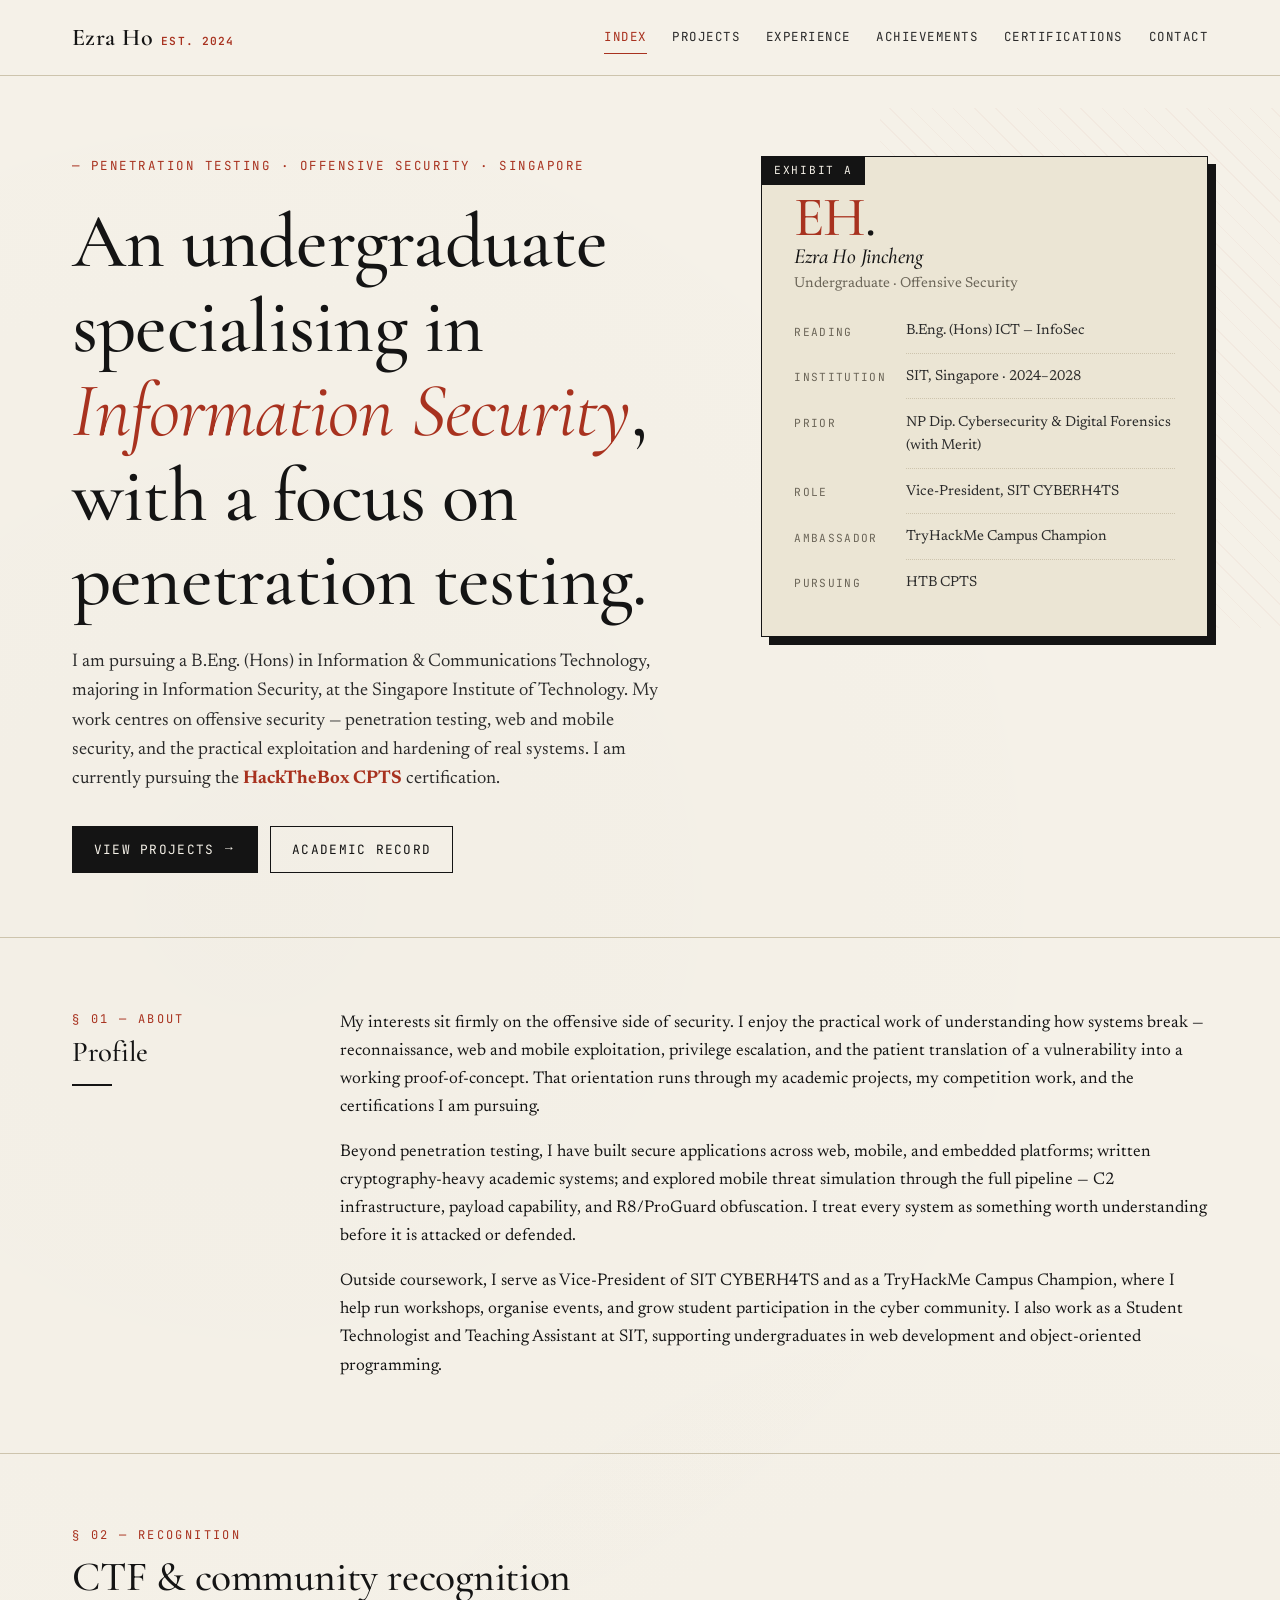
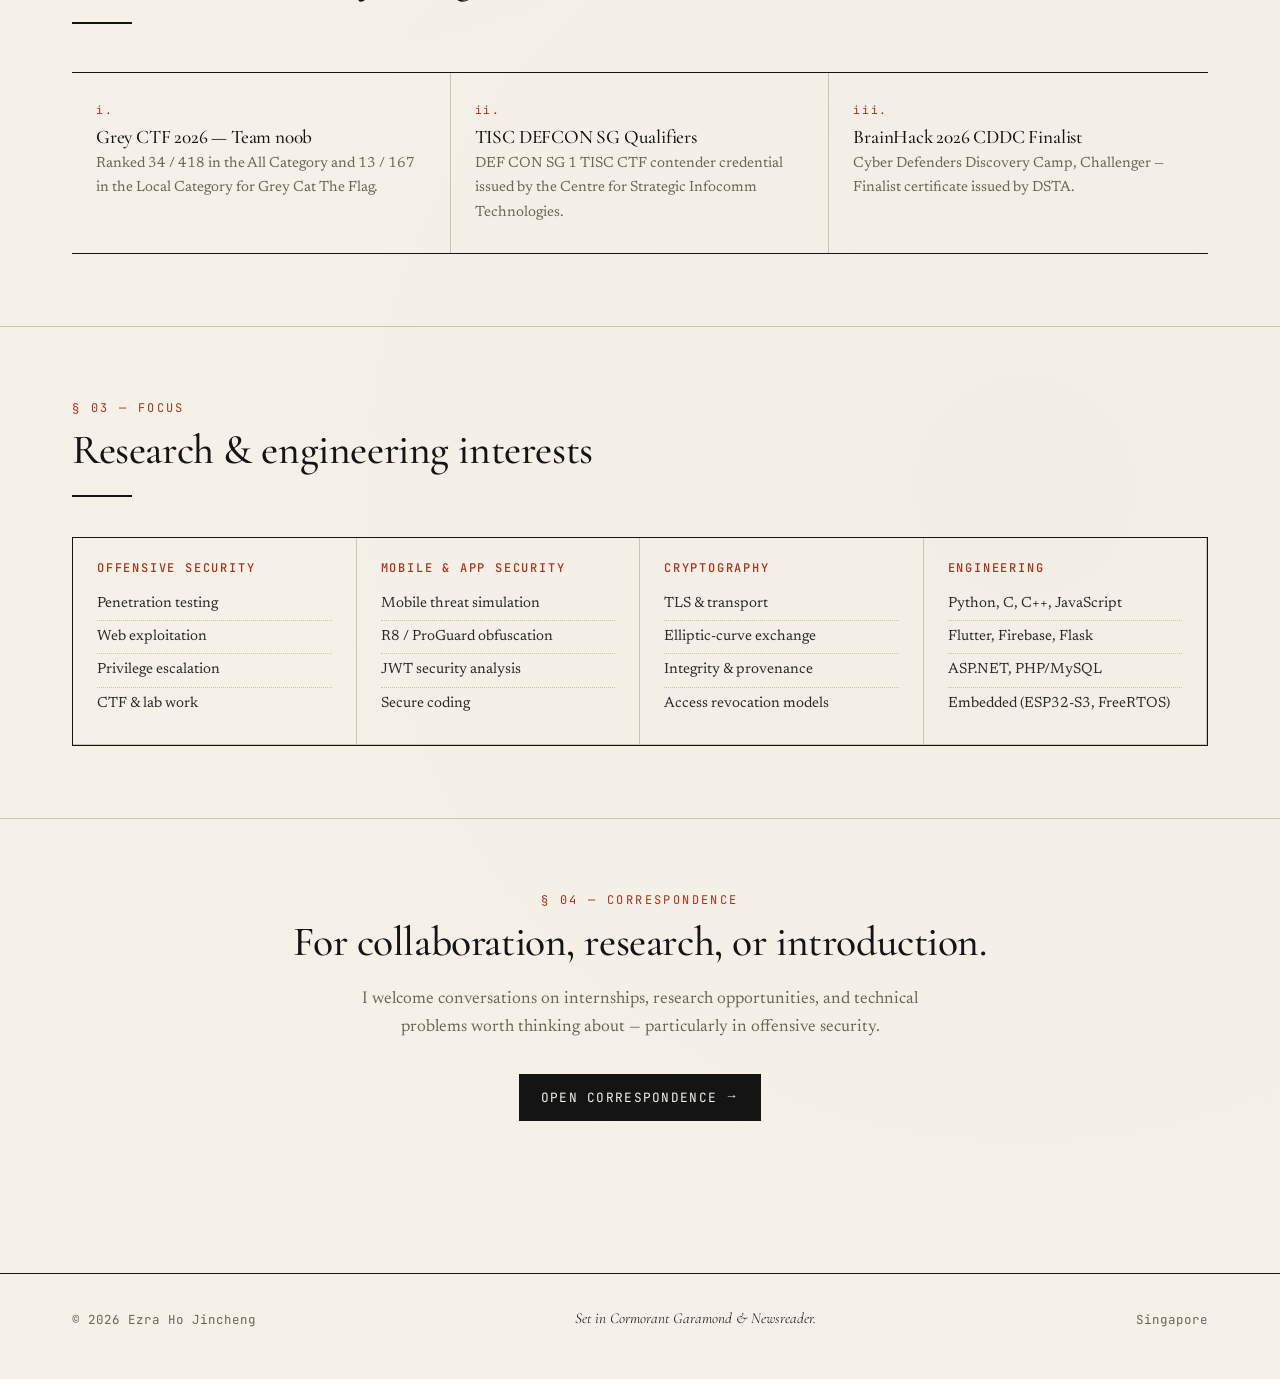
==== index.html @ c0f85d02 "Add files via upload" ====
<!DOCTYPE html>
<html lang="en">
<head>
  <meta charset="UTF-8" />
  <meta name="viewport" content="width=device-width, initial-scale=1.0" />
  <title>Ezra Ho Jincheng — Information Security</title>
  <meta name="description" content="Ezra Ho Jincheng — Information Security undergraduate at the Singapore Institute of Technology, with a focus on penetration testing and offensive security. Currently pursuing HackTheBox CPTS." />

  <link rel="preconnect" href="https://fonts.googleapis.com">
  <link rel="preconnect" href="https://fonts.gstatic.com" crossorigin>
  <link href="https://fonts.googleapis.com/css2?family=Cormorant+Garamond:ital,wght@0,400;0,500;0,600;1,400;1,500&family=Newsreader:ital,wght@0,400;0,500;1,400&family=JetBrains+Mono:wght@400;500&display=swap" rel="stylesheet">
  <link rel="stylesheet" href="styles.css" />
</head>
<body>

  <header class="site-header">
    <div class="nav-wrap">
      <a class="brand" href="index.html">
        Ezra Ho <span class="brand-mark">EST. 2024</span>
      </a>
      <button class="nav-toggle" aria-label="Toggle navigation">MENU</button>
      <nav class="site-nav" id="siteNav">
        <a href="index.html" class="active">Index</a>
        <a href="projects.html">Projects</a>
        <a href="experience.html">Experience</a>
        <a href="achievements.html">Achievements</a>
        <a href="certifications.html">Certifications</a>
        <a href="contact.html">Contact</a>
      </nav>
    </div>
  </header>

  <main>

    <section class="hero">
      <div class="container hero-grid">
        <div>
          <p class="eyebrow rise rise-1">Penetration Testing · Offensive Security · Singapore</p>
          <h1>An undergraduate specialising in <em>Information Security</em>, with a focus on penetration testing.</h1>
          <p class="hero-copy rise rise-3">
            I am pursuing a B.Eng. (Hons) in Information &amp; Communications Technology, majoring in Information Security, at the Singapore Institute of Technology. My work centres on offensive security — penetration testing, web and mobile security, and the practical exploitation and hardening of real systems. I am currently pursuing the <strong style="color:var(--accent);">HackTheBox CPTS</strong> certification.
          </p>
          <div class="hero-actions rise rise-4">
            <a class="btn btn-primary btn-arrow" href="projects.html">View projects</a>
            <a class="btn btn-secondary" href="achievements.html">Academic record</a>
          </div>
        </div>

        <aside class="specimen rise rise-5">
          <div class="initials">EH<span style="color:var(--ink);">.</span></div>
          <h3>Ezra Ho Jincheng</h3>
          <p style="font-size:0.9rem;color:var(--muted);margin-bottom:0;">Undergraduate · Offensive Security</p>
          <dl>
            <dt>Reading</dt><dd>B.Eng. (Hons) ICT — InfoSec</dd>
            <dt>Institution</dt><dd>SIT, Singapore · 2024–2028</dd>
            <dt>Prior</dt><dd>NP Dip. Cybersecurity &amp; Digital Forensics (with Merit)</dd>
            <dt>Role</dt><dd>Vice-President, SIT CYBERH4TS</dd>
            <dt>Ambassador</dt><dd>TryHackMe Campus Champion</dd>
            <dt>Pursuing</dt><dd>HTB CPTS</dd>
          </dl>
        </aside>
      </div>
    </section>

    <section class="section">
      <div class="container two-col">
        <div class="col-label">
          <p class="section-label">§ 01 — About</p>
          <h2>Profile</h2>
          <div class="rule"></div>
        </div>
        <div>
          <p>
            My interests sit firmly on the offensive side of security. I enjoy the practical work of understanding how systems break — reconnaissance, web and mobile exploitation, privilege escalation, and the patient translation of a vulnerability into a working proof-of-concept. That orientation runs through my academic projects, my competition work, and the certifications I am pursuing.
          </p>
          <p>
            Beyond penetration testing, I have built secure applications across web, mobile, and embedded platforms; written cryptography-heavy academic systems; and explored mobile threat simulation through the full pipeline — C2 infrastructure, payload capability, and R8/ProGuard obfuscation. I treat every system as something worth understanding before it is attacked or defended.
          </p>
          <p>
            Outside coursework, I serve as Vice-President of SIT CYBERH4TS and as a TryHackMe Campus Champion, where I help run workshops, organise events, and grow student participation in the cyber community. I also work as a Student Technologist and Teaching Assistant at SIT, supporting undergraduates in web development and object-oriented programming.
          </p>
        </div>
      </div>
    </section>

    <section class="section">
      <div class="container">
        <div class="section-heading">
          <p class="section-label">§ 02 — Recognition</p>
          <h2>CTF &amp; community recognition</h2>
          <div class="rule"></div>
        </div>

        <div class="highlights">
          <div class="highlight-item">
            <span class="num">i.</span>
            <h3>Grey CTF 2026 — Team n00b</h3>
            <p>Ranked 34 / 418 in the All Category and 13 / 167 in the Local Category for Grey Cat The Flag.</p>
          </div>
          <div class="highlight-item">
            <span class="num">ii.</span>
            <h3>TISC DEFCON SG Qualifiers</h3>
            <p>DEF CON SG 1 TISC CTF contender credential issued by the Centre for Strategic Infocomm Technologies.</p>
          </div>
          <div class="highlight-item">
            <span class="num">iii.</span>
            <h3>BrainHack 2026 CDDC Finalist</h3>
            <p>Cyber Defenders Discovery Camp, Challenger — Finalist certificate issued by DSTA.</p>
          </div>
        </div>
      </div>
    </section>

    <section class="section">
      <div class="container">
        <div class="section-heading">
          <p class="section-label">§ 03 — Focus</p>
          <h2>Research &amp; engineering interests</h2>
          <div class="rule"></div>
        </div>

        <div class="skills-grid">
          <div class="skill-block">
            <h4>Offensive Security</h4>
            <ul>
              <li>Penetration testing</li>
              <li>Web exploitation</li>
              <li>Privilege escalation</li>
              <li>CTF &amp; lab work</li>
            </ul>
          </div>
          <div class="skill-block">
            <h4>Mobile &amp; App Security</h4>
            <ul>
              <li>Mobile threat simulation</li>
              <li>R8 / ProGuard obfuscation</li>
              <li>JWT security analysis</li>
              <li>Secure coding</li>
            </ul>
          </div>
          <div class="skill-block">
            <h4>Cryptography</h4>
            <ul>
              <li>TLS &amp; transport</li>
              <li>Elliptic-curve exchange</li>
              <li>Integrity &amp; provenance</li>
              <li>Access revocation models</li>
            </ul>
          </div>
          <div class="skill-block">
            <h4>Engineering</h4>
            <ul>
              <li>Python, C, C++, JavaScript</li>
              <li>Flutter, Firebase, Flask</li>
              <li>ASP.NET, PHP/MySQL</li>
              <li>Embedded (ESP32-S3, FreeRTOS)</li>
            </ul>
          </div>
        </div>
      </div>
    </section>

    <section class="section no-rule">
      <div class="container" style="text-align:center;">
        <p class="section-label">§ 04 — Correspondence</p>
        <h2 style="max-width:700px;margin:0 auto 1.25rem;">For collaboration, research, or introduction.</h2>
        <p style="max-width:580px;margin:0 auto 2rem;color:var(--muted);">I welcome conversations on internships, research opportunities, and technical problems worth thinking about — particularly in offensive security.</p>
        <a class="btn btn-primary btn-arrow" href="contact.html">Open correspondence</a>
      </div>
    </section>

  </main>

  <footer class="site-footer">
    <div class="footer-wrap">
      <p>© <span id="year"></span> Ezra Ho Jincheng</p>
      <p class="cite">Set in Cormorant Garamond &amp; Newsreader.</p>
      <p>Singapore</p>
    </div>
  </footer>

  <script src="script.js"></script>
</body>
</html>
---- styles.css ----
/* ============================================================
   Ezra Ho Jincheng — Academic Portfolio
   Editorial / research-journal aesthetic
   ============================================================ */

:root {
  /* Palette — warm paper, deep ink, oxblood accent */
  --paper:        #f5f1e8;
  --paper-soft:   #ebe5d4;
  --paper-dark:   #e0d8c0;
  --ink:          #141414;
  --ink-soft:     #2a2a2a;
  --muted:        #6b6558;
  --rule:         #cdc4ad;
  --accent:       #a8321f;
  --accent-soft:  #c85a3d;
  --highlight:    #e8dcc0;

  /* Type */
  --f-display: "Cormorant Garamond", "EB Garamond", Georgia, serif;
  --f-body:    "Newsreader", "Source Serif Pro", Georgia, serif;
  --f-mono:    "JetBrains Mono", "IBM Plex Mono", ui-monospace, monospace;

  --maxw: 1200px;
}

/* ----- Reset ----- */
*, *::before, *::after { box-sizing: border-box; }
html { scroll-behavior: smooth; }
body {
  margin: 0;
  background: var(--paper);
  color: var(--ink);
  font-family: var(--f-body);
  font-size: 17px;
  line-height: 1.65;
  -webkit-font-smoothing: antialiased;
  text-rendering: optimizeLegibility;
  background-image:
    radial-gradient(circle at 20% 30%, rgba(0,0,0,0.012) 0%, transparent 40%),
    radial-gradient(circle at 80% 70%, rgba(0,0,0,0.012) 0%, transparent 40%);
}

a { color: var(--ink); text-decoration: none; }
a:hover { color: var(--accent); }

h1, h2, h3, h4 {
  font-family: var(--f-display);
  font-weight: 500;
  letter-spacing: -0.01em;
  line-height: 1.1;
  margin: 0 0 0.5em;
}
h1 { font-size: clamp(2.6rem, 6vw, 4.8rem); }
h2 { font-size: clamp(1.9rem, 3.5vw, 2.6rem); }
h3 { font-size: 1.35rem; }

p { margin: 0 0 1em; }

.container {
  max-width: var(--maxw);
  margin: 0 auto;
  padding: 0 2rem;
}

em { font-style: italic; }

/* ----- Header / Nav ----- */
.site-header {
  border-bottom: 1px solid var(--rule);
  background: var(--paper);
  position: sticky;
  top: 0;
  z-index: 50;
}
.nav-wrap {
  display: flex;
  align-items: center;
  justify-content: space-between;
  padding: 1.1rem 2rem;
  max-width: var(--maxw);
  margin: 0 auto;
}
.brand {
  font-family: var(--f-display);
  font-size: 1.5rem;
  font-weight: 600;
  letter-spacing: 0.02em;
  display: flex;
  align-items: baseline;
  gap: 0.5rem;
}
.brand .brand-mark {
  font-family: var(--f-mono);
  font-size: 0.7rem;
  color: var(--accent);
  letter-spacing: 0.1em;
  text-transform: uppercase;
}
.site-nav {
  display: flex;
  gap: 1.6rem;
  font-family: var(--f-mono);
  font-size: 0.78rem;
  text-transform: uppercase;
  letter-spacing: 0.12em;
}
.site-nav a {
  position: relative;
  padding: 0.25rem 0;
  color: var(--ink-soft);
  transition: color 0.2s;
}
.site-nav a::after {
  content: "";
  position: absolute;
  left: 0; right: 0; bottom: -2px;
  height: 1px;
  background: var(--accent);
  transform: scaleX(0);
  transform-origin: left;
  transition: transform 0.25s ease;
}
.site-nav a:hover::after,
.site-nav a.active::after { transform: scaleX(1); }
.site-nav a.active { color: var(--accent); }

.nav-toggle {
  display: none;
  background: none;
  border: 1px solid var(--rule);
  font-family: var(--f-mono);
  font-size: 0.75rem;
  padding: 0.4rem 0.7rem;
  cursor: pointer;
  color: var(--ink);
}

main { padding-bottom: 5rem; }

/* ----- Page top ----- */
.page-top {
  border-bottom: 1px solid var(--rule);
  padding: 4rem 0 3rem;
}
.page-top .meta {
  font-family: var(--f-mono);
  font-size: 0.75rem;
  text-transform: uppercase;
  letter-spacing: 0.2em;
  color: var(--muted);
  margin-bottom: 1.5rem;
  display: flex;
  gap: 1.5rem;
  flex-wrap: wrap;
}
.page-top .meta span::before {
  content: "§ ";
  color: var(--accent);
}
.page-top h1 {
  max-width: 920px;
  margin-bottom: 1rem;
}
.page-top .lede {
  max-width: 720px;
  font-size: 1.15rem;
  color: var(--ink-soft);
  line-height: 1.55;
}

/* ----- Hero ----- */
.hero {
  padding: 5rem 0 4rem;
  border-bottom: 1px solid var(--rule);
  position: relative;
  overflow: hidden;
}
.hero::before {
  content: "";
  position: absolute;
  top: 2rem; right: -120px;
  width: 520px; height: 520px;
  background: repeating-linear-gradient(
    45deg, transparent 0 14px, rgba(168, 50, 31, 0.04) 14px 15px
  );
  pointer-events: none;
  z-index: 0;
}
.hero-grid {
  display: grid;
  grid-template-columns: 1.4fr 1fr;
  gap: 4rem;
  align-items: start;
  position: relative;
  z-index: 1;
}
.eyebrow {
  font-family: var(--f-mono);
  font-size: 0.78rem;
  letter-spacing: 0.2em;
  text-transform: uppercase;
  color: var(--accent);
  margin-bottom: 1.5rem;
}
.eyebrow::before { content: "— "; }
.hero h1 {
  margin-bottom: 1.5rem;
  font-weight: 500;
}
.hero h1 em {
  color: var(--accent);
  font-weight: 400;
}
.hero-copy {
  font-size: 1.15rem;
  color: var(--ink-soft);
  max-width: 600px;
  line-height: 1.6;
}
.hero-actions {
  display: flex;
  gap: 0.75rem;
  margin: 2rem 0 0;
  flex-wrap: wrap;
}

/* ----- Specimen card ----- */
.specimen {
  border: 1px solid var(--ink);
  background: var(--paper-soft);
  padding: 2rem;
  position: relative;
  box-shadow: 8px 8px 0 var(--ink);
}
.specimen::before {
  content: "EXHIBIT A";
  position: absolute;
  top: -1px; left: -1px;
  background: var(--ink);
  color: var(--paper);
  font-family: var(--f-mono);
  font-size: 0.7rem;
  letter-spacing: 0.15em;
  padding: 0.35rem 0.8rem;
}
.specimen dl {
  margin: 1.5rem 0 0;
  display: grid;
  grid-template-columns: auto 1fr;
  gap: 0.7rem 1.25rem;
  font-size: 0.9rem;
}
.specimen dt {
  font-family: var(--f-mono);
  font-size: 0.7rem;
  text-transform: uppercase;
  letter-spacing: 0.12em;
  color: var(--muted);
  padding-top: 0.2rem;
}
.specimen dd {
  margin: 0;
  color: var(--ink-soft);
  border-bottom: 1px dotted var(--rule);
  padding-bottom: 0.6rem;
}
.specimen dd:last-child { border-bottom: none; }
.specimen h3 {
  font-family: var(--f-display);
  font-weight: 500;
  font-style: italic;
  margin-bottom: 0.2rem;
}
.specimen .initials {
  font-family: var(--f-display);
  font-size: 3.5rem;
  line-height: 1;
  font-weight: 500;
  color: var(--accent);
  letter-spacing: -0.02em;
}

/* ----- Buttons ----- */
.btn {
  display: inline-flex;
  align-items: center;
  gap: 0.5rem;
  padding: 0.75rem 1.3rem;
  font-family: var(--f-mono);
  font-size: 0.8rem;
  letter-spacing: 0.1em;
  text-transform: uppercase;
  border: 1px solid var(--ink);
  transition: all 0.2s ease;
  cursor: pointer;
  white-space: nowrap;
}
.btn-primary { background: var(--ink); color: var(--paper); }
.btn-primary:hover {
  background: var(--accent);
  border-color: var(--accent);
  color: var(--paper);
  transform: translate(-2px, -2px);
  box-shadow: 4px 4px 0 var(--ink);
}
.btn-secondary { background: transparent; color: var(--ink); }
.btn-secondary:hover {
  background: var(--ink);
  color: var(--paper);
  transform: translate(-2px, -2px);
  box-shadow: 4px 4px 0 var(--accent);
}
.btn-arrow::after {
  content: "→";
  font-family: var(--f-body);
}

/* ----- Section ----- */
.section {
  padding: 4.5rem 0;
  border-bottom: 1px solid var(--rule);
}
.section.no-rule { border-bottom: none; }
.section-label {
  font-family: var(--f-mono);
  font-size: 0.75rem;
  text-transform: uppercase;
  letter-spacing: 0.2em;
  color: var(--accent);
  margin-bottom: 0.6rem;
}
.section-heading {
  margin-bottom: 2.5rem;
  max-width: 820px;
}
.section-heading .rule {
  width: 60px;
  height: 2px;
  background: var(--ink);
  margin: 1.25rem 0;
}

/* ----- Two column layout ----- */
.two-col {
  display: grid;
  grid-template-columns: 220px 1fr;
  gap: 3rem;
  align-items: start;
}
.two-col .col-label { position: sticky; top: 6rem; }
.two-col .col-label .section-label { margin-bottom: 0.4rem; }
.two-col .col-label h2 { font-size: 1.8rem; }
.two-col .col-label .rule {
  width: 40px; height: 2px; background: var(--ink);
  margin-top: 1rem;
}
.two-col p:last-child { margin-bottom: 0; }

/* ----- Highlights strip ----- */
.highlights {
  display: grid;
  grid-template-columns: repeat(3, 1fr);
  gap: 0;
  border-top: 1px solid var(--ink);
  border-bottom: 1px solid var(--ink);
  margin: 3rem 0 0;
}
.highlight-item {
  padding: 1.75rem 1.5rem;
  border-right: 1px solid var(--rule);
}
.highlight-item:last-child { border-right: none; }
.highlight-item .num {
  font-family: var(--f-mono);
  font-size: 0.7rem;
  color: var(--accent);
  letter-spacing: 0.15em;
  display: block;
  margin-bottom: 0.5rem;
}
.highlight-item h3 {
  font-family: var(--f-display);
  font-size: 1.2rem;
  font-weight: 500;
  margin-bottom: 0.25rem;
}
.highlight-item p {
  font-size: 0.92rem;
  color: var(--muted);
  margin: 0;
}

/* ----- Projects ----- */
.project-list { display: flex; flex-direction: column; }
.project-row {
  display: grid;
  grid-template-columns: 60px 1fr auto;
  gap: 2rem;
  padding: 2rem 0;
  border-bottom: 1px solid var(--rule);
  align-items: baseline;
  transition: background 0.25s ease;
  position: relative;
}
.project-row:hover {
  background: linear-gradient(to right, var(--highlight) 0%, transparent 80%);
}
.project-row:hover .project-title { color: var(--accent); }
.project-row .num {
  font-family: var(--f-mono);
  font-size: 0.8rem;
  color: var(--muted);
  letter-spacing: 0.1em;
}
.project-title {
  font-family: var(--f-display);
  font-size: 1.7rem;
  font-weight: 500;
  margin-bottom: 0.4rem;
  transition: color 0.2s;
}
.project-title .featured-mark {
  font-family: var(--f-mono);
  font-size: 0.62rem;
  letter-spacing: 0.15em;
  color: var(--accent);
  background: var(--highlight);
  padding: 0.2rem 0.55rem;
  vertical-align: middle;
  margin-left: 0.5rem;
  border: 1px solid var(--accent);
}
.project-desc {
  color: var(--ink-soft);
  font-size: 0.97rem;
  max-width: 800px;
  margin-bottom: 0.7rem;
  line-height: 1.55;
}
.project-contribution {
  font-family: var(--f-mono);
  font-size: 0.78rem;
  color: var(--muted);
  margin-bottom: 0.8rem;
  padding-left: 0.8rem;
  border-left: 2px solid var(--accent);
  max-width: 780px;
}
.project-contribution strong {
  color: var(--accent);
  font-weight: 500;
  text-transform: uppercase;
  letter-spacing: 0.1em;
  font-size: 0.7rem;
  display: block;
  margin-bottom: 0.3rem;
}
.project-tags {
  display: flex;
  flex-wrap: wrap;
  gap: 0.4rem;
  font-family: var(--f-mono);
  font-size: 0.7rem;
  color: var(--muted);
  text-transform: uppercase;
  letter-spacing: 0.08em;
}
.project-tags span::before {
  content: "#";
  color: var(--accent);
  margin-right: 0.1rem;
}
.project-year {
  font-family: var(--f-mono);
  font-size: 0.8rem;
  color: var(--muted);
  letter-spacing: 0.1em;
  white-space: nowrap;
}

/* ----- Filter bar ----- */
.filter-bar {
  display: flex;
  flex-wrap: wrap;
  gap: 0.5rem;
  margin-bottom: 2.5rem;
  padding: 1rem 0;
  border-top: 1px solid var(--rule);
  border-bottom: 1px solid var(--rule);
  align-items: center;
}
.filter-bar .filter-label {
  font-family: var(--f-mono);
  font-size: 0.7rem;
  color: var(--muted);
  letter-spacing: 0.15em;
  text-transform: uppercase;
  margin-right: 0.5rem;
}
.filter-btn {
  font-family: var(--f-mono);
  font-size: 0.73rem;
  letter-spacing: 0.08em;
  text-transform: uppercase;
  background: transparent;
  border: 1px solid var(--rule);
  padding: 0.35rem 0.75rem;
  color: var(--ink-soft);
  cursor: pointer;
  transition: all 0.18s;
}
.filter-btn:hover { border-color: var(--ink); }
.filter-btn.active {
  background: var(--ink);
  color: var(--paper);
  border-color: var(--ink);
}

/* ----- Timeline (achievements / experience) ----- */
.timeline {
  position: relative;
  padding-left: 2.5rem;
}
.timeline::before {
  content: "";
  position: absolute;
  left: 6px;
  top: 0.5rem;
  bottom: 0.5rem;
  width: 1px;
  background: var(--ink);
}
.timeline-item {
  position: relative;
  padding-bottom: 2.5rem;
}
.timeline-item:last-child { padding-bottom: 0; }
.timeline-item::before {
  content: "";
  position: absolute;
  left: -2.5rem;
  top: 0.45rem;
  width: 13px;
  height: 13px;
  background: var(--paper);
  border: 2px solid var(--ink);
  border-radius: 50%;
}
.timeline-item.accent::before {
  background: var(--accent);
  border-color: var(--accent);
}
.timeline-item .date {
  font-family: var(--f-mono);
  font-size: 0.75rem;
  letter-spacing: 0.1em;
  color: var(--accent);
  text-transform: uppercase;
  margin-bottom: 0.3rem;
}
.timeline-item h3 {
  font-family: var(--f-display);
  font-weight: 500;
  margin-bottom: 0.3rem;
  font-size: 1.4rem;
}
.timeline-item .org {
  font-style: italic;
  color: var(--muted);
  font-size: 0.95rem;
  margin-bottom: 0.6rem;
}
.timeline-item p {
  color: var(--ink-soft);
  max-width: 740px;
  font-size: 0.98rem;
  margin-bottom: 0.5rem;
}
.timeline-item ul {
  margin: 0.4rem 0 0;
  padding-left: 1.1rem;
  color: var(--ink-soft);
  font-size: 0.95rem;
  max-width: 740px;
}
.timeline-item ul li {
  margin-bottom: 0.3rem;
  padding-left: 0.3rem;
}
.timeline-item ul li::marker {
  color: var(--accent);
  content: "§ ";
}

/* Sub-roles within a parent organisation */
.sub-roles {
  margin-top: 0.8rem;
  padding: 1rem 1.2rem;
  border-left: 2px solid var(--rule);
  background: var(--paper-soft);
}
.sub-roles .sub-role {
  padding: 0.5rem 0;
  border-bottom: 1px dotted var(--rule);
}
.sub-roles .sub-role:last-child { border-bottom: none; }
.sub-roles .sub-role .when {
  font-family: var(--f-mono);
  font-size: 0.7rem;
  color: var(--muted);
  letter-spacing: 0.08em;
  display: block;
  margin-bottom: 0.15rem;
}
.sub-roles .sub-role .title {
  font-family: var(--f-display);
  font-weight: 500;
  font-size: 1.05rem;
  color: var(--ink);
}

/* ----- CTF / award cards ----- */
.award-grid {
  display: grid;
  grid-template-columns: repeat(2, 1fr);
  gap: 0;
  border: 1px solid var(--ink);
  margin-top: 2rem;
}
.award-card {
  padding: 1.75rem;
  border-right: 1px solid var(--rule);
  border-bottom: 1px solid var(--rule);
  position: relative;
  transition: background 0.2s;
}
.award-card:hover { background: var(--paper-soft); }
.award-card .when {
  font-family: var(--f-mono);
  font-size: 0.7rem;
  color: var(--accent);
  letter-spacing: 0.15em;
  text-transform: uppercase;
  margin-bottom: 0.5rem;
}
.award-card h3 {
  font-family: var(--f-display);
  font-size: 1.25rem;
  font-weight: 500;
  margin-bottom: 0.3rem;
}
.award-card .issuer {
  font-style: italic;
  color: var(--muted);
  font-size: 0.92rem;
  margin-bottom: 0.8rem;
}
.award-card p {
  color: var(--ink-soft);
  font-size: 0.93rem;
  margin: 0;
}
.award-card .rank {
  font-family: var(--f-display);
  font-size: 2.2rem;
  font-weight: 500;
  color: var(--accent);
  line-height: 1;
  margin-bottom: 0.3rem;
}
.award-card .rank small {
  font-family: var(--f-mono);
  font-size: 0.7rem;
  color: var(--muted);
  letter-spacing: 0.1em;
  font-weight: 400;
}

/* Remove trailing right-border on rightmost column */
.award-grid .award-card:nth-child(2n) { border-right: none; }

/* ----- Skills grid ----- */
.skills-grid {
  display: grid;
  grid-template-columns: repeat(auto-fit, minmax(240px, 1fr));
  gap: 0;
  border: 1px solid var(--ink);
  margin-top: 2rem;
}
.skill-block {
  padding: 1.5rem;
  border-right: 1px solid var(--rule);
  border-bottom: 1px solid var(--rule);
}
.skill-block h4 {
  font-family: var(--f-mono);
  font-size: 0.75rem;
  letter-spacing: 0.15em;
  text-transform: uppercase;
  color: var(--accent);
  margin-bottom: 0.8rem;
}
.skill-block ul {
  list-style: none;
  margin: 0;
  padding: 0;
  font-size: 0.92rem;
  color: var(--ink-soft);
}
.skill-block li {
  padding: 0.25rem 0;
  border-bottom: 1px dotted var(--rule);
}
.skill-block li:last-child { border-bottom: none; }

/* ----- Certification cards ----- */
.cert-list {
  display: grid;
  grid-template-columns: 1fr 1fr;
  gap: 0;
  border: 1px solid var(--ink);
  margin-top: 1.5rem;
}
.cert-item {
  padding: 1.4rem 1.6rem;
  border-right: 1px solid var(--rule);
  border-bottom: 1px solid var(--rule);
  display: flex;
  align-items: flex-start;
  gap: 1rem;
  transition: background 0.2s;
}
.cert-list .cert-item:nth-child(2n) { border-right: none; }
.cert-item:hover { background: var(--paper-soft); }
.cert-item .cert-index {
  font-family: var(--f-mono);
  font-size: 0.72rem;
  color: var(--accent);
  letter-spacing: 0.1em;
  padding-top: 0.3rem;
  min-width: 2rem;
}
.cert-item h3 {
  font-family: var(--f-display);
  font-size: 1.15rem;
  font-weight: 500;
  margin-bottom: 0.25rem;
  line-height: 1.25;
}
.cert-item .issuer {
  font-family: var(--f-mono);
  font-size: 0.72rem;
  color: var(--muted);
  letter-spacing: 0.08em;
  text-transform: uppercase;
  margin-bottom: 0.15rem;
}
.cert-item .issued {
  font-style: italic;
  color: var(--muted);
  font-size: 0.85rem;
}
.cert-item-media {
  align-items: flex-start;
}
.cert-thumb-link {
  display: block;
  flex: 0 0 auto;
  margin-top: 0.2rem;
}
.cert-thumb {
  width: 96px;
  height: 72px;
  object-fit: cover;
  border: 1px solid var(--ink);
  background: var(--paper-soft);
  display: block;
}
.cert-thumb.square {
  height: 96px;
}
.cert-link {
  color: var(--accent);
  border-bottom: 1px solid var(--accent);
}
.cert-link:hover {
  color: var(--ink);
  border-bottom-color: var(--ink);
}

/* In-progress cert banner */
.in-progress {
  background: var(--paper-soft);
  border: 1px solid var(--ink);
  border-left: 6px solid var(--accent);
  padding: 1.5rem 1.75rem;
  margin-bottom: 2rem;
  position: relative;
}
.in-progress .label {
  font-family: var(--f-mono);
  font-size: 0.7rem;
  letter-spacing: 0.2em;
  color: var(--accent);
  text-transform: uppercase;
  margin-bottom: 0.4rem;
}
.in-progress h3 {
  font-family: var(--f-display);
  font-size: 1.35rem;
  font-weight: 500;
  margin-bottom: 0.3rem;
}
.in-progress p {
  color: var(--ink-soft);
  font-size: 0.95rem;
  margin: 0;
  max-width: 760px;
}

/* ----- Contact ----- */
.contact-grid {
  display: grid;
  grid-template-columns: 1fr 1fr;
  gap: 0;
  border: 1px solid var(--ink);
  margin-top: 2rem;
}
.contact-card {
  padding: 2.5rem;
  border-right: 1px solid var(--ink);
  position: relative;
  transition: background 0.2s;
}
.contact-card:last-child { border-right: none; }
.contact-card:hover { background: var(--paper-soft); }
.contact-card .platform {
  font-family: var(--f-mono);
  font-size: 0.72rem;
  letter-spacing: 0.2em;
  text-transform: uppercase;
  color: var(--accent);
  margin-bottom: 0.8rem;
}
.contact-card h3 {
  font-family: var(--f-display);
  font-size: 1.6rem;
  font-style: italic;
  font-weight: 500;
  margin-bottom: 0.5rem;
}
.contact-card .handle {
  font-family: var(--f-mono);
  font-size: 0.9rem;
  color: var(--ink-soft);
  margin-bottom: 1.5rem;
}
.contact-card:hover h3 { color: var(--accent); }

/* ----- Footer ----- */
.site-footer {
  border-top: 1px solid var(--ink);
  padding: 2rem 0;
  background: var(--paper);
}
.footer-wrap {
  display: flex;
  justify-content: space-between;
  align-items: center;
  padding: 0 2rem;
  max-width: var(--maxw);
  margin: 0 auto;
  font-family: var(--f-mono);
  font-size: 0.78rem;
  color: var(--muted);
  letter-spacing: 0.08em;
  flex-wrap: wrap;
  gap: 1rem;
}
.footer-wrap .cite {
  font-family: var(--f-display);
  font-style: italic;
  color: var(--ink-soft);
  font-size: 0.95rem;
  letter-spacing: normal;
}

/* ----- Animations ----- */
@keyframes rise {
  from { opacity: 0; transform: translateY(14px); }
  to { opacity: 1; transform: translateY(0); }
}
.rise { animation: rise 0.7s cubic-bezier(.2,.6,.2,1) both; }
.rise-1 { animation-delay: 0.05s; }
.rise-2 { animation-delay: 0.15s; }
.rise-3 { animation-delay: 0.25s; }
.rise-4 { animation-delay: 0.35s; }
.rise-5 { animation-delay: 0.45s; }

/* ----- Responsive ----- */
@media (max-width: 900px) {
  body { font-size: 16px; }
  .container { padding: 0 1.25rem; }
  .nav-wrap { padding: 1rem 1.25rem; }

  .site-nav {
    position: absolute;
    top: 100%; left: 0; right: 0;
    flex-direction: column;
    gap: 0;
    background: var(--paper);
    border-bottom: 1px solid var(--rule);
    padding: 0 1.25rem;
    max-height: 0;
    overflow: hidden;
    transition: max-height 0.3s ease, padding 0.3s ease;
  }
  .site-nav.open { max-height: 500px; padding: 1rem 1.25rem; }
  .site-nav a { padding: 0.7rem 0; border-bottom: 1px dotted var(--rule); }
  .site-nav a:last-child { border-bottom: none; }
  .nav-toggle { display: block; }

  .hero-grid { grid-template-columns: 1fr; gap: 2.5rem; }
  .hero { padding: 3rem 0 2.5rem; }

  .two-col { grid-template-columns: 1fr; gap: 1.5rem; }
  .two-col .col-label { position: static; }

  .highlights { grid-template-columns: 1fr; }
  .highlight-item { border-right: none; border-bottom: 1px solid var(--rule); }
  .highlight-item:last-child { border-bottom: none; }

  .project-row { grid-template-columns: 40px 1fr; gap: 1rem; padding: 1.5rem 0; }
  .project-year { grid-column: 2; }
  .project-title { font-size: 1.3rem; }

  .contact-grid, .award-grid, .cert-list { grid-template-columns: 1fr; }
  .contact-card, .award-card, .cert-item {
    border-right: none;
    border-bottom: 1px solid var(--rule);
  }
  .cert-thumb {
    width: 84px;
    height: 64px;
  }
  .cert-thumb.square {
    height: 84px;
  }
  .contact-card { border-bottom: 1px solid var(--ink); }
  .contact-card:last-child, .cert-list .cert-item:last-child { border-bottom: none; }

  .timeline { padding-left: 1.8rem; }
  .timeline-item::before { left: -1.8rem; }

  .page-top { padding: 2.5rem 0 2rem; }
  .section { padding: 3rem 0; }

  .specimen { box-shadow: 5px 5px 0 var(--ink); }
}
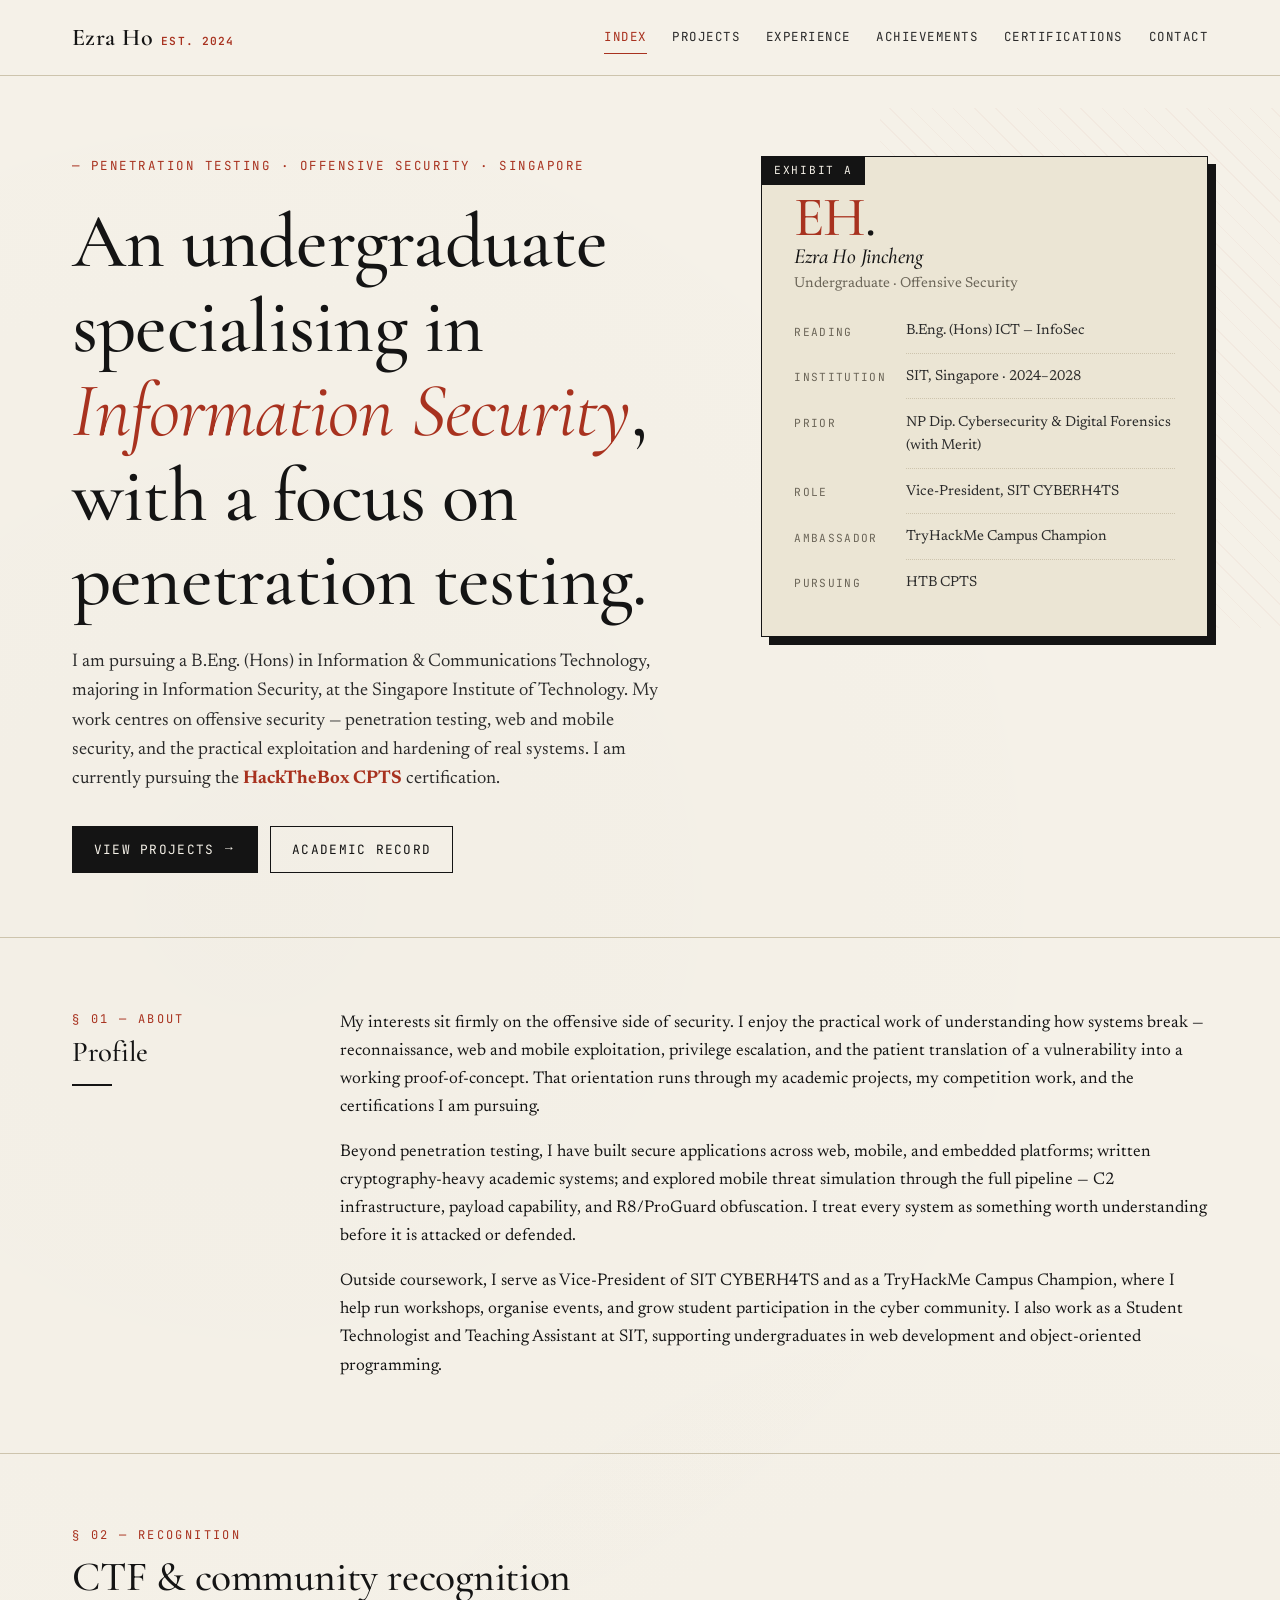
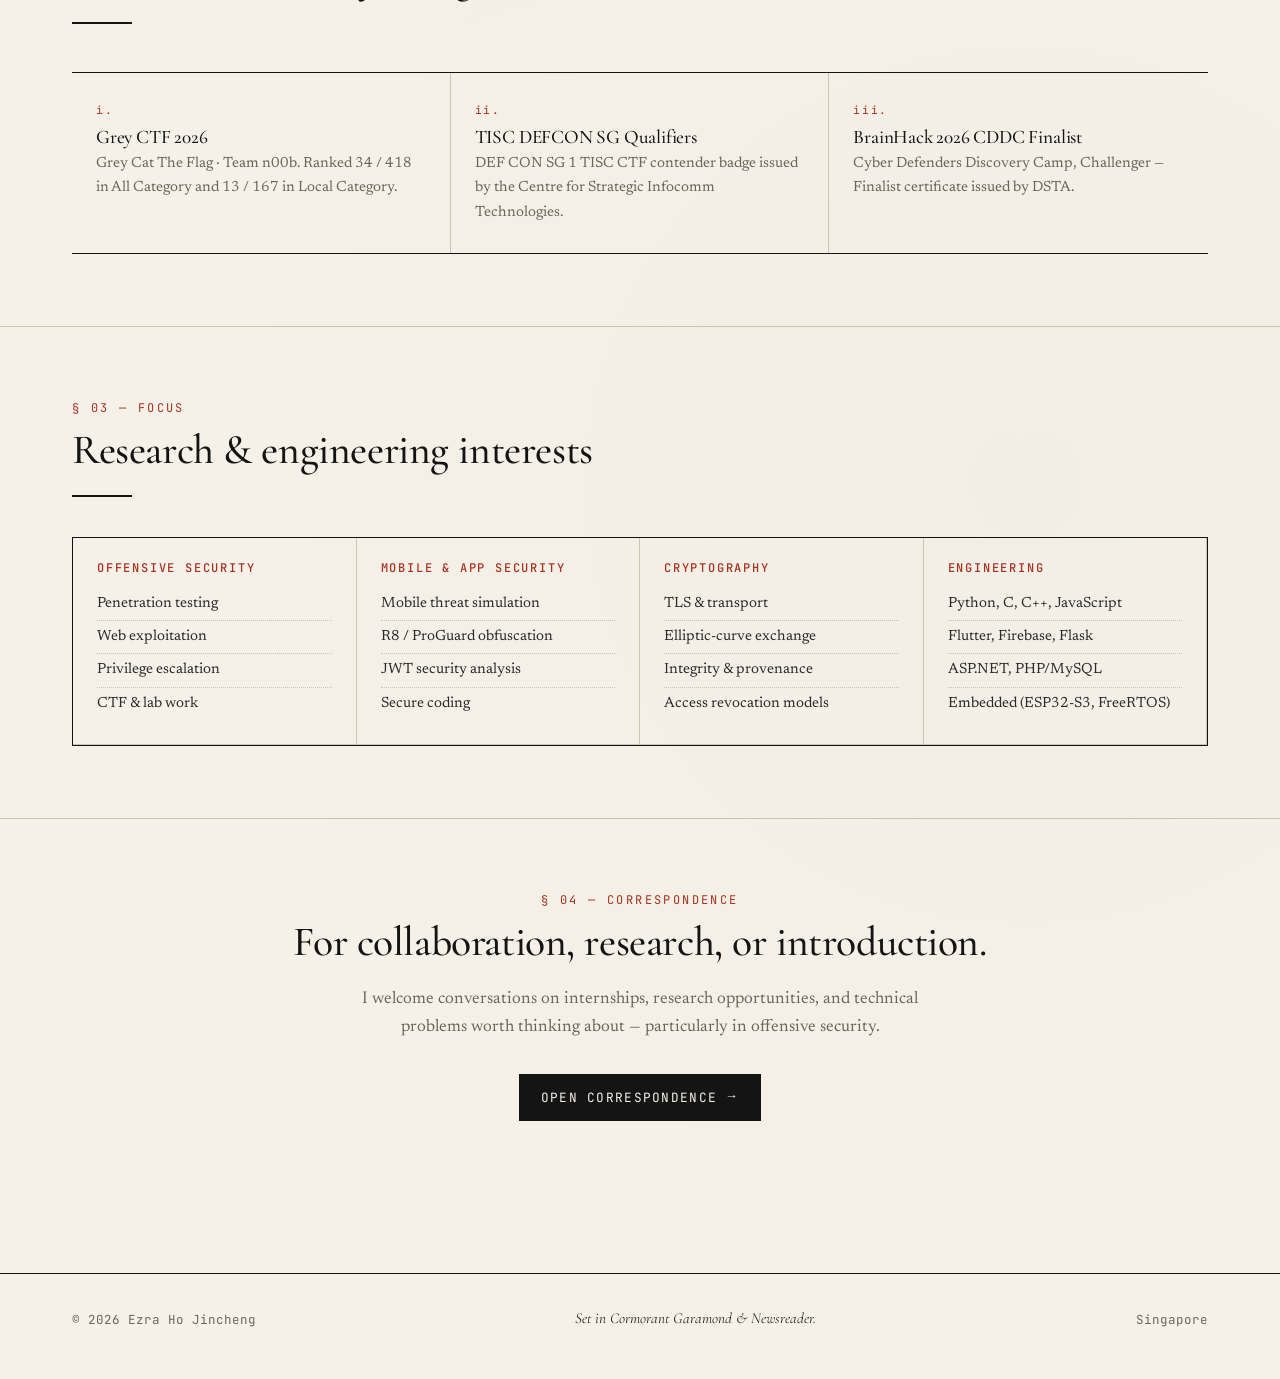
==== commit c565002e: "Add files via upload" ====
--- a/index.html
+++ b/index.html
@@ -94,17 +94,17 @@
         <div class="highlights">
           <div class="highlight-item">
             <span class="num">i.</span>
-            <h3>Grey CTF 2026 — Team n00b</h3>
-            <p>Ranked 34 / 418 in the All Category and 13 / 167 in the Local Category for Grey Cat The Flag.</p>
+            <h3><a href="achievements.html#competition-results">Grey CTF 2026</a></h3>
+            <p>Grey Cat The Flag · Team n00b. Ranked 34 / 418 in All Category and 13 / 167 in Local Category.</p>
           </div>
           <div class="highlight-item">
             <span class="num">ii.</span>
-            <h3>TISC DEFCON SG Qualifiers</h3>
-            <p>DEF CON SG 1 TISC CTF contender credential issued by the Centre for Strategic Infocomm Technologies.</p>
+            <h3><a href="achievements.html#competition-results">TISC DEFCON SG Qualifiers</a></h3>
+            <p>DEF CON SG 1 TISC CTF contender badge issued by the Centre for Strategic Infocomm Technologies.</p>
           </div>
           <div class="highlight-item">
             <span class="num">iii.</span>
-            <h3>BrainHack 2026 CDDC Finalist</h3>
+            <h3><a href="achievements.html#competition-results">BrainHack 2026 CDDC Finalist</a></h3>
             <p>Cyber Defenders Discovery Camp, Challenger — Finalist certificate issued by DSTA.</p>
           </div>
         </div>
--- a/styles.css
+++ b/styles.css
@@ -679,6 +679,11 @@
 
 /* Remove trailing right-border on rightmost column */
 .award-grid .award-card:nth-child(2n) { border-right: none; }
+
+
+.competition-results-list {
+  margin-bottom: 2rem;
+}
 
 /* ----- Skills grid ----- */
 .skills-grid {
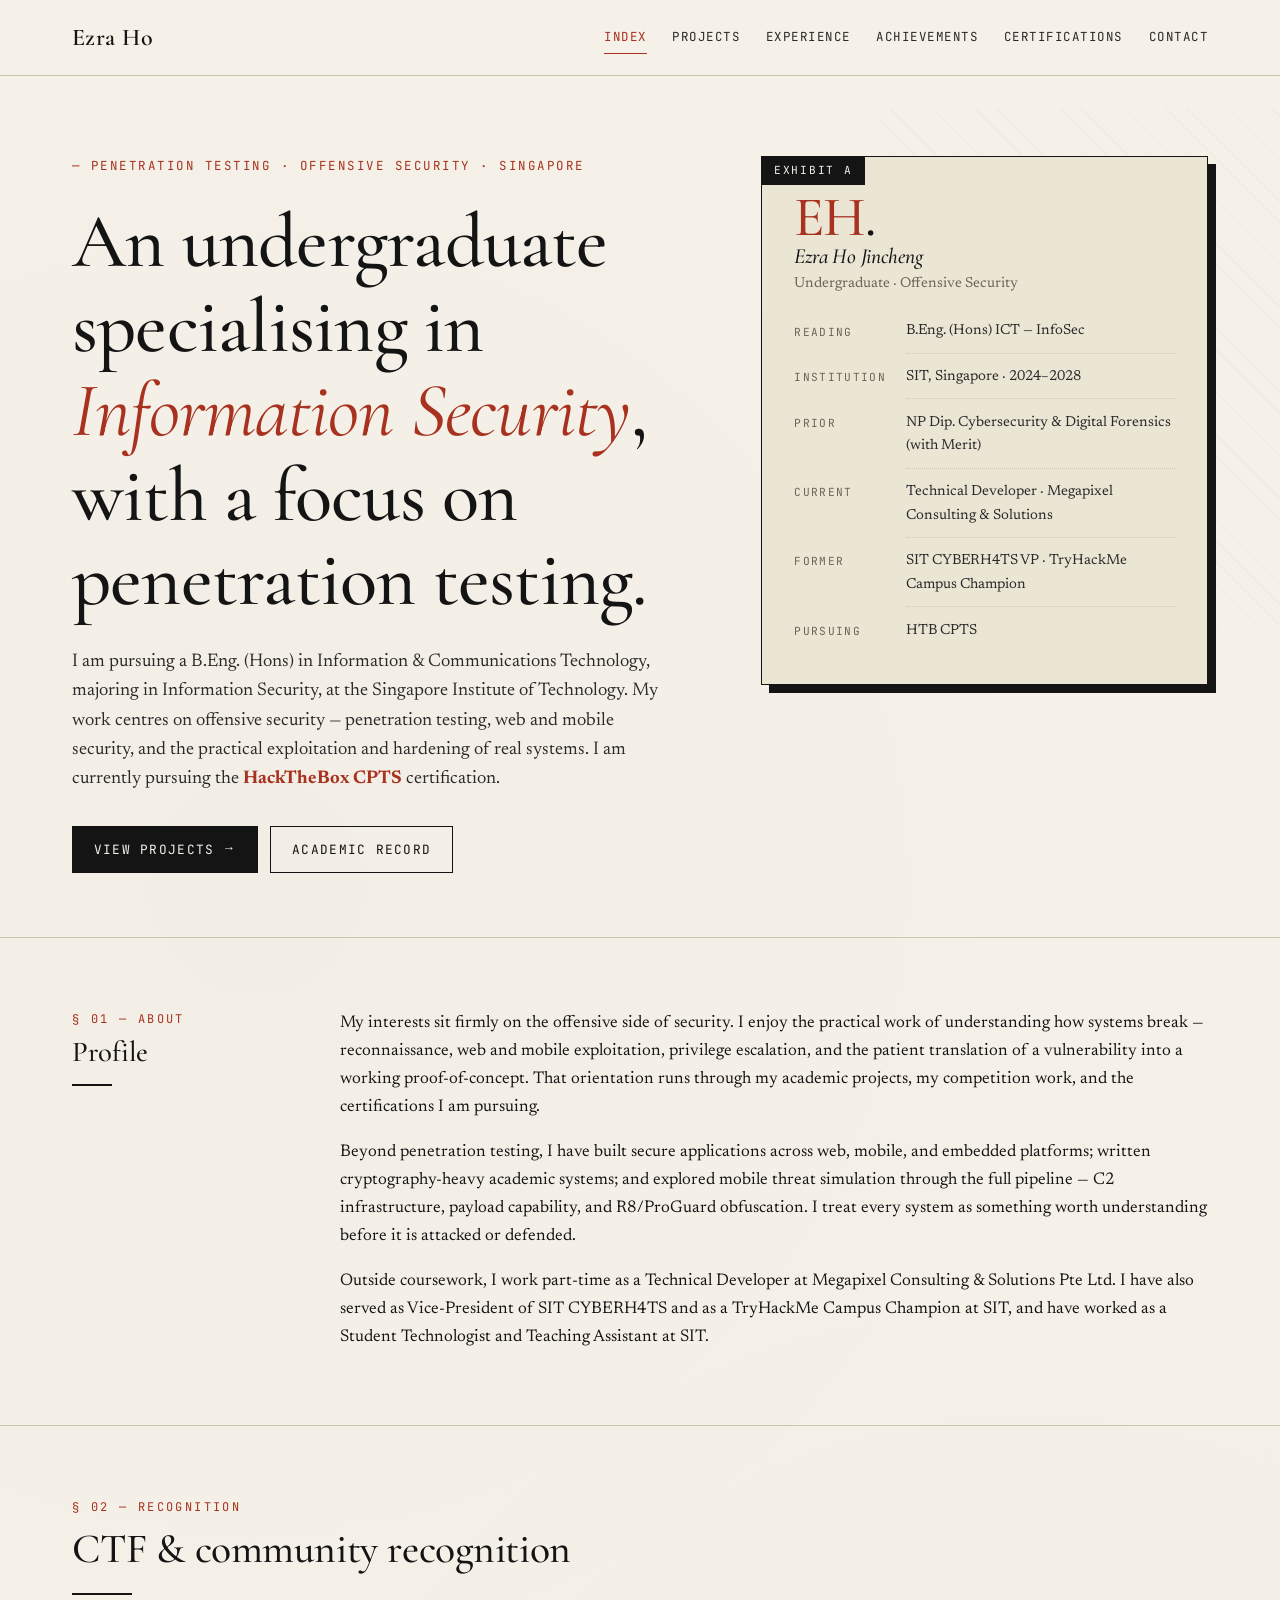
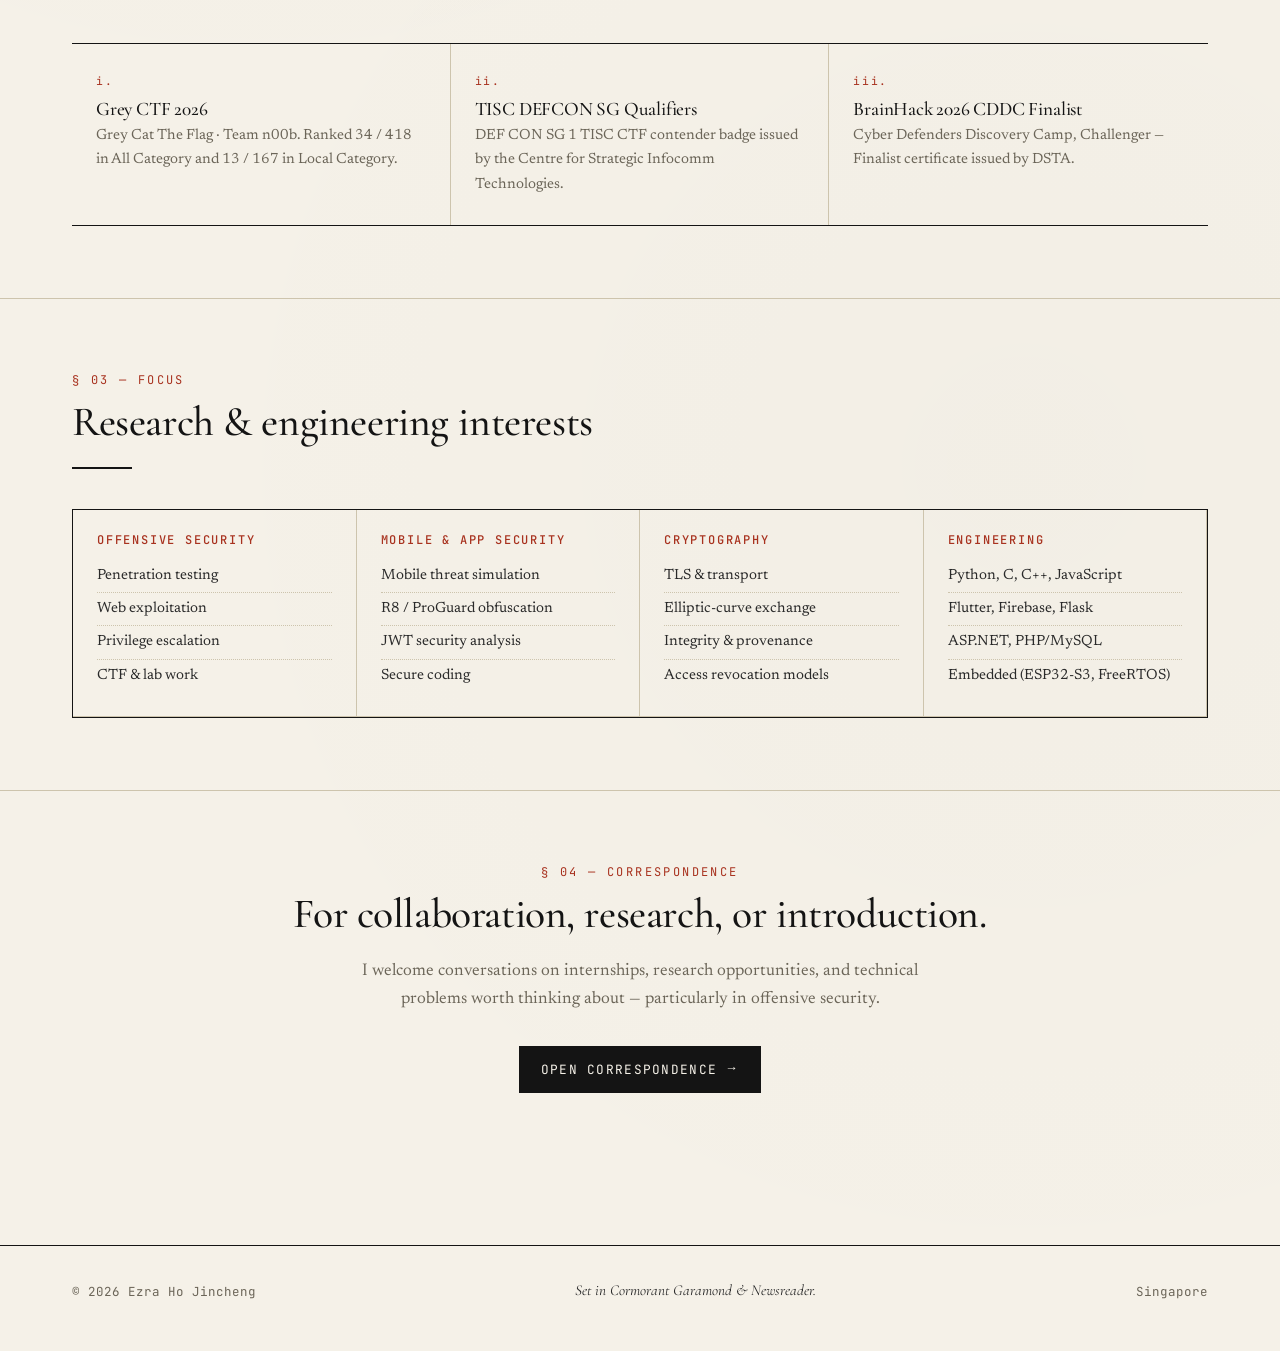
==== commit 08ef584f: "Add files via upload" ====
--- a/index.html
+++ b/index.html
@@ -16,7 +16,7 @@
   <header class="site-header">
     <div class="nav-wrap">
       <a class="brand" href="index.html">
-        Ezra Ho <span class="brand-mark">EST. 2024</span>
+        Ezra Ho
       </a>
       <button class="nav-toggle" aria-label="Toggle navigation">MENU</button>
       <nav class="site-nav" id="siteNav">
@@ -54,8 +54,8 @@
             <dt>Reading</dt><dd>B.Eng. (Hons) ICT — InfoSec</dd>
             <dt>Institution</dt><dd>SIT, Singapore · 2024–2028</dd>
             <dt>Prior</dt><dd>NP Dip. Cybersecurity &amp; Digital Forensics (with Merit)</dd>
-            <dt>Role</dt><dd>Vice-President, SIT CYBERH4TS</dd>
-            <dt>Ambassador</dt><dd>TryHackMe Campus Champion</dd>
+            <dt>Current</dt><dd>Technical Developer · Megapixel Consulting &amp; Solutions</dd>
+            <dt>Former</dt><dd>SIT CYBERH4TS VP · TryHackMe Campus Champion</dd>
             <dt>Pursuing</dt><dd>HTB CPTS</dd>
           </dl>
         </aside>
@@ -77,7 +77,7 @@
             Beyond penetration testing, I have built secure applications across web, mobile, and embedded platforms; written cryptography-heavy academic systems; and explored mobile threat simulation through the full pipeline — C2 infrastructure, payload capability, and R8/ProGuard obfuscation. I treat every system as something worth understanding before it is attacked or defended.
           </p>
           <p>
-            Outside coursework, I serve as Vice-President of SIT CYBERH4TS and as a TryHackMe Campus Champion, where I help run workshops, organise events, and grow student participation in the cyber community. I also work as a Student Technologist and Teaching Assistant at SIT, supporting undergraduates in web development and object-oriented programming.
+            Outside coursework, I work part-time as a Technical Developer at Megapixel Consulting &amp; Solutions Pte Ltd. I have also served as Vice-President of SIT CYBERH4TS and as a TryHackMe Campus Champion at SIT, and have worked as a Student Technologist and Teaching Assistant at SIT.
           </p>
         </div>
       </div>
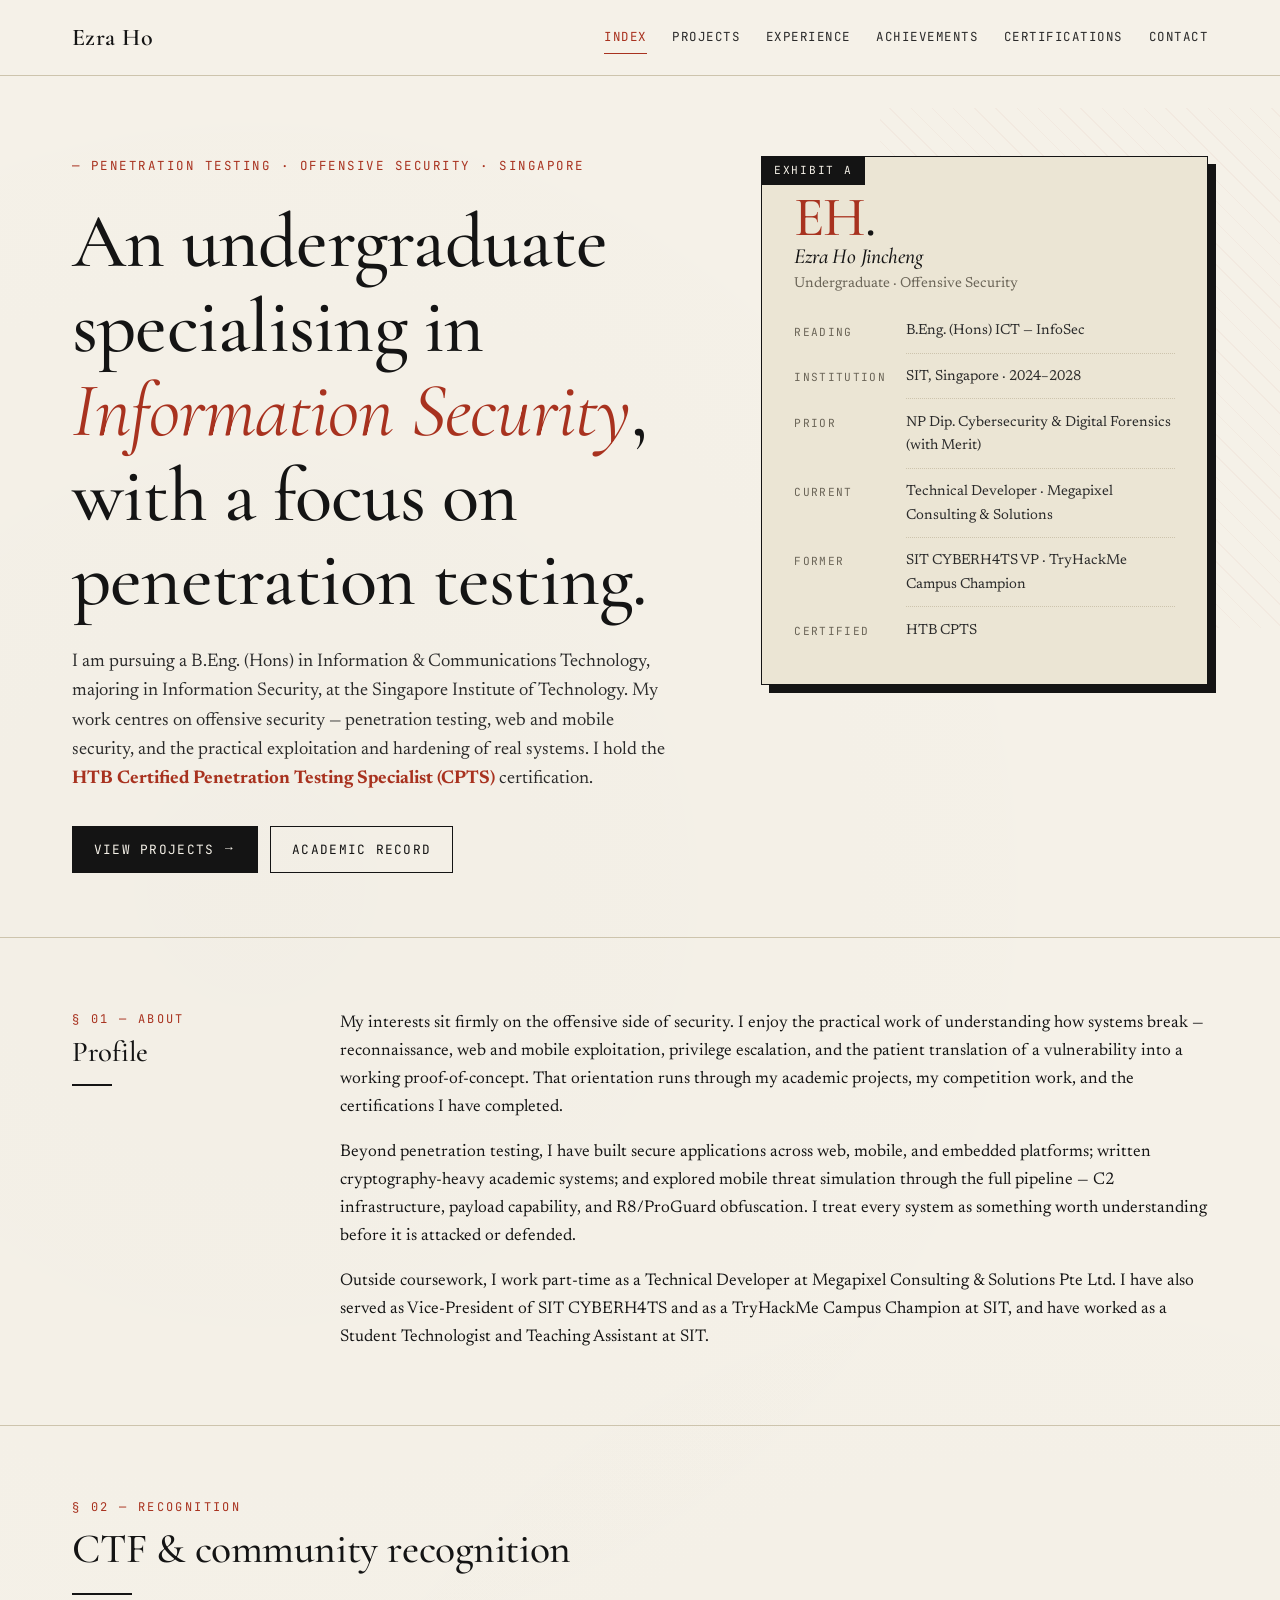
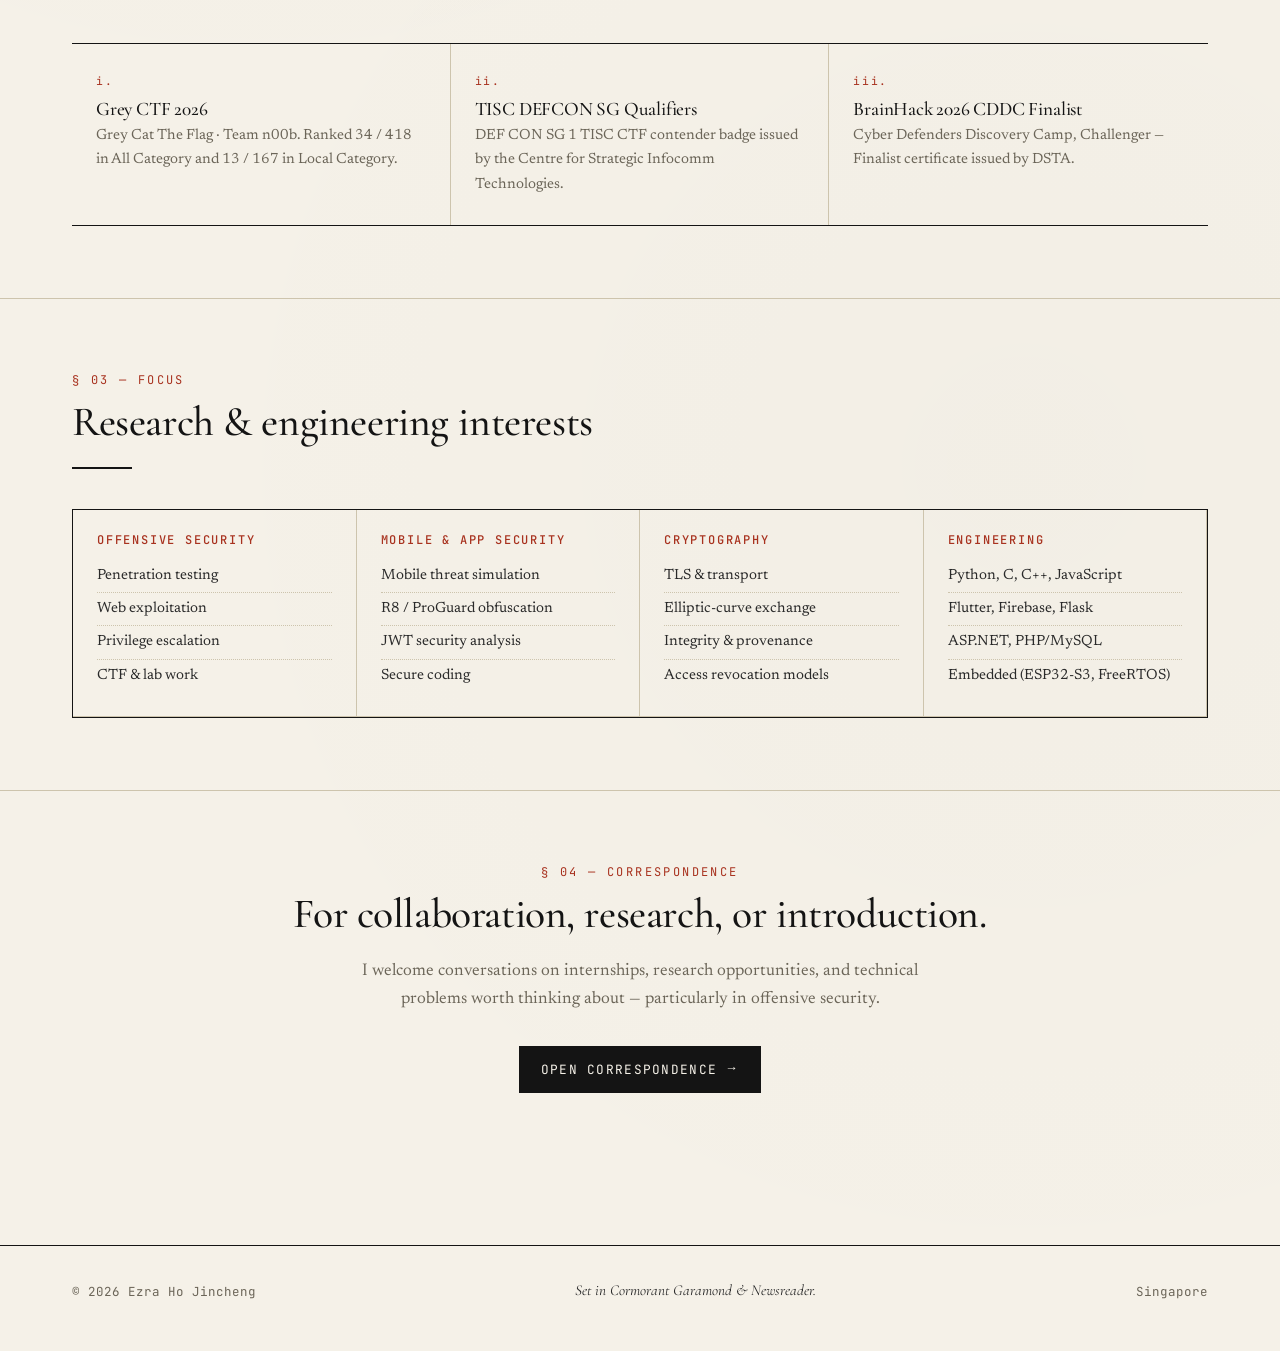
==== commit 16dfda8a: "Add files via upload" ====
--- a/index.html
+++ b/index.html
@@ -4,7 +4,7 @@
   <meta charset="UTF-8" />
   <meta name="viewport" content="width=device-width, initial-scale=1.0" />
   <title>Ezra Ho Jincheng — Information Security</title>
-  <meta name="description" content="Ezra Ho Jincheng — Information Security undergraduate at the Singapore Institute of Technology, with a focus on penetration testing and offensive security. Currently pursuing HackTheBox CPTS." />
+  <meta name="description" content="Ezra Ho Jincheng — Information Security undergraduate at the Singapore Institute of Technology, with a focus on penetration testing and offensive security. HTB Certified Penetration Testing Specialist (CPTS)." />
 
   <link rel="preconnect" href="https://fonts.googleapis.com">
   <link rel="preconnect" href="https://fonts.gstatic.com" crossorigin>
@@ -38,7 +38,7 @@
           <p class="eyebrow rise rise-1">Penetration Testing · Offensive Security · Singapore</p>
           <h1>An undergraduate specialising in <em>Information Security</em>, with a focus on penetration testing.</h1>
           <p class="hero-copy rise rise-3">
-            I am pursuing a B.Eng. (Hons) in Information &amp; Communications Technology, majoring in Information Security, at the Singapore Institute of Technology. My work centres on offensive security — penetration testing, web and mobile security, and the practical exploitation and hardening of real systems. I am currently pursuing the <strong style="color:var(--accent);">HackTheBox CPTS</strong> certification.
+            I am pursuing a B.Eng. (Hons) in Information &amp; Communications Technology, majoring in Information Security, at the Singapore Institute of Technology. My work centres on offensive security — penetration testing, web and mobile security, and the practical exploitation and hardening of real systems. I hold the <strong style="color:var(--accent);">HTB Certified Penetration Testing Specialist (CPTS)</strong> certification.
           </p>
           <div class="hero-actions rise rise-4">
             <a class="btn btn-primary btn-arrow" href="projects.html">View projects</a>
@@ -56,7 +56,7 @@
             <dt>Prior</dt><dd>NP Dip. Cybersecurity &amp; Digital Forensics (with Merit)</dd>
             <dt>Current</dt><dd>Technical Developer · Megapixel Consulting &amp; Solutions</dd>
             <dt>Former</dt><dd>SIT CYBERH4TS VP · TryHackMe Campus Champion</dd>
-            <dt>Pursuing</dt><dd>HTB CPTS</dd>
+            <dt>Certified</dt><dd>HTB CPTS</dd>
           </dl>
         </aside>
       </div>
@@ -71,7 +71,7 @@
         </div>
         <div>
           <p>
-            My interests sit firmly on the offensive side of security. I enjoy the practical work of understanding how systems break — reconnaissance, web and mobile exploitation, privilege escalation, and the patient translation of a vulnerability into a working proof-of-concept. That orientation runs through my academic projects, my competition work, and the certifications I am pursuing.
+            My interests sit firmly on the offensive side of security. I enjoy the practical work of understanding how systems break — reconnaissance, web and mobile exploitation, privilege escalation, and the patient translation of a vulnerability into a working proof-of-concept. That orientation runs through my academic projects, my competition work, and the certifications I have completed.
           </p>
           <p>
             Beyond penetration testing, I have built secure applications across web, mobile, and embedded platforms; written cryptography-heavy academic systems; and explored mobile threat simulation through the full pipeline — C2 infrastructure, payload capability, and R8/ProGuard obfuscation. I treat every system as something worth understanding before it is attacked or defended.
--- a/styles.css
+++ b/styles.css
@@ -769,6 +769,14 @@
 .cert-item-media {
   align-items: flex-start;
 }
+
+.cert-item-featured {
+  grid-column: 1 / -1;
+}
+.cert-item-featured .cert-thumb {
+  width: 140px;
+  height: 99px;
+}
 .cert-thumb-link {
   display: block;
   flex: 0 0 auto;
@@ -794,35 +802,7 @@
   border-bottom-color: var(--ink);
 }
 
-/* In-progress cert banner */
-.in-progress {
-  background: var(--paper-soft);
-  border: 1px solid var(--ink);
-  border-left: 6px solid var(--accent);
-  padding: 1.5rem 1.75rem;
-  margin-bottom: 2rem;
-  position: relative;
-}
-.in-progress .label {
-  font-family: var(--f-mono);
-  font-size: 0.7rem;
-  letter-spacing: 0.2em;
-  color: var(--accent);
-  text-transform: uppercase;
-  margin-bottom: 0.4rem;
-}
-.in-progress h3 {
-  font-family: var(--f-display);
-  font-size: 1.35rem;
-  font-weight: 500;
-  margin-bottom: 0.3rem;
-}
-.in-progress p {
-  color: var(--ink-soft);
-  font-size: 0.95rem;
-  margin: 0;
-  max-width: 760px;
-}
+
 
 /* ----- Contact ----- */
 .contact-grid {
@@ -952,6 +932,10 @@
   .cert-thumb.square {
     height: 84px;
   }
+  .cert-item-featured .cert-thumb {
+    width: 96px;
+    height: 72px;
+  }
   .contact-card { border-bottom: 1px solid var(--ink); }
   .contact-card:last-child, .cert-list .cert-item:last-child { border-bottom: none; }
 
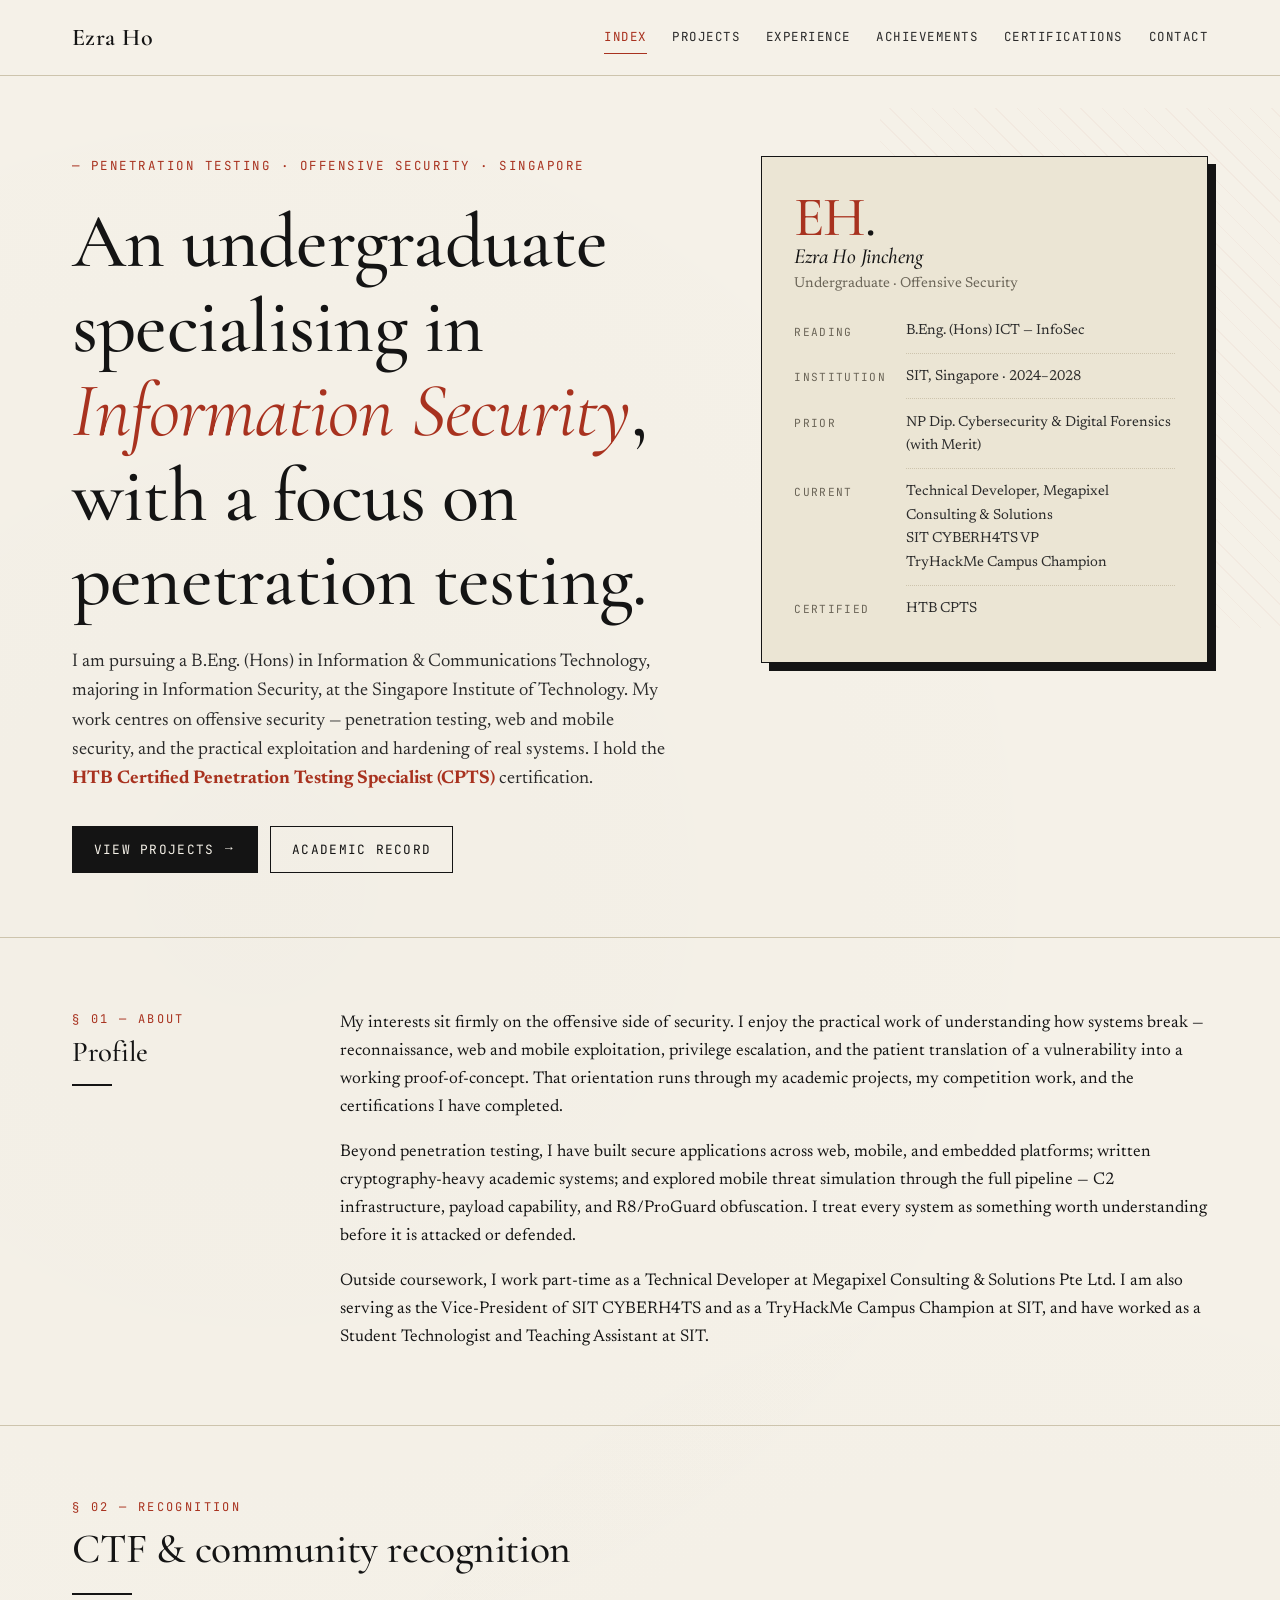
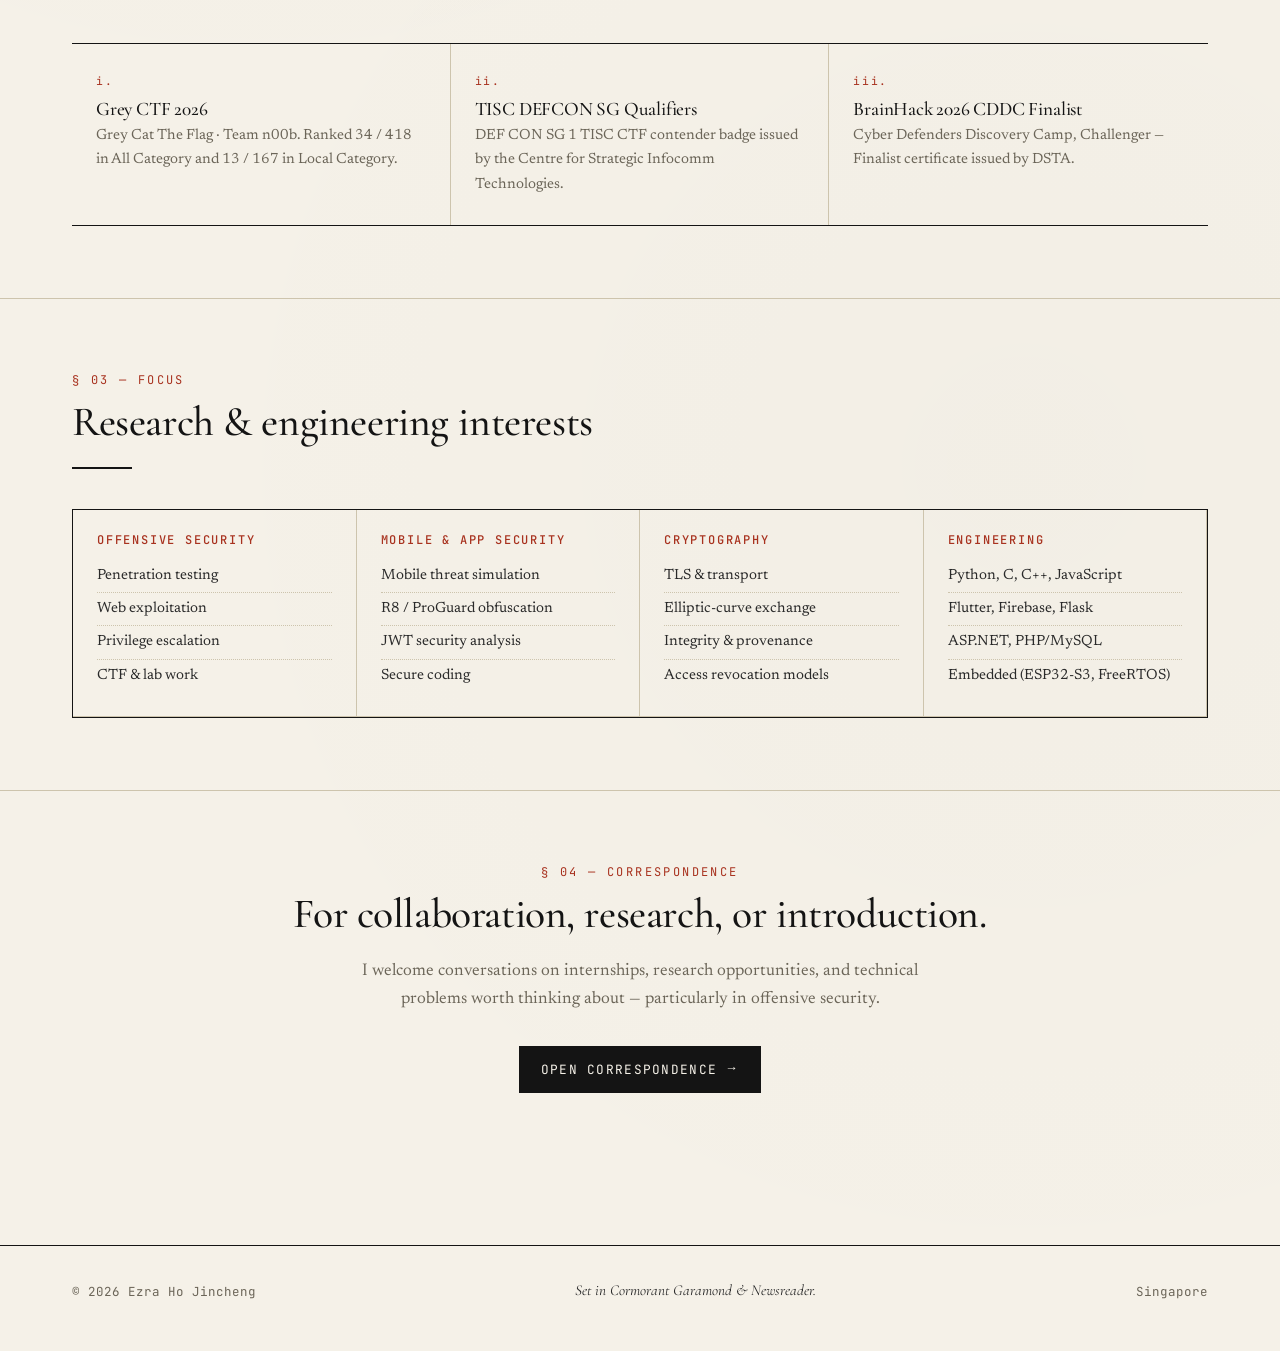
==== commit eed101cf: "Add files via upload" ====
--- a/index.html
+++ b/index.html
@@ -54,8 +54,7 @@
             <dt>Reading</dt><dd>B.Eng. (Hons) ICT — InfoSec</dd>
             <dt>Institution</dt><dd>SIT, Singapore · 2024–2028</dd>
             <dt>Prior</dt><dd>NP Dip. Cybersecurity &amp; Digital Forensics (with Merit)</dd>
-            <dt>Current</dt><dd>Technical Developer · Megapixel Consulting &amp; Solutions</dd>
-            <dt>Former</dt><dd>SIT CYBERH4TS VP · TryHackMe Campus Champion</dd>
+            <dt>Current</dt><dd>Technical Developer, Megapixel Consulting &amp; Solutions<br />SIT CYBERH4TS VP<br />TryHackMe Campus Champion</dd>
             <dt>Certified</dt><dd>HTB CPTS</dd>
           </dl>
         </aside>
@@ -77,7 +76,7 @@
             Beyond penetration testing, I have built secure applications across web, mobile, and embedded platforms; written cryptography-heavy academic systems; and explored mobile threat simulation through the full pipeline — C2 infrastructure, payload capability, and R8/ProGuard obfuscation. I treat every system as something worth understanding before it is attacked or defended.
           </p>
           <p>
-            Outside coursework, I work part-time as a Technical Developer at Megapixel Consulting &amp; Solutions Pte Ltd. I have also served as Vice-President of SIT CYBERH4TS and as a TryHackMe Campus Champion at SIT, and have worked as a Student Technologist and Teaching Assistant at SIT.
+            Outside coursework, I work part-time as a Technical Developer at Megapixel Consulting &amp; Solutions Pte Ltd. I am also serving as the Vice-President of SIT CYBERH4TS and as a TryHackMe Campus Champion at SIT, and have worked as a Student Technologist and Teaching Assistant at SIT.
           </p>
         </div>
       </div>
--- a/styles.css
+++ b/styles.css
@@ -232,17 +232,6 @@
   padding: 2rem;
   position: relative;
   box-shadow: 8px 8px 0 var(--ink);
-}
-.specimen::before {
-  content: "EXHIBIT A";
-  position: absolute;
-  top: -1px; left: -1px;
-  background: var(--ink);
-  color: var(--paper);
-  font-family: var(--f-mono);
-  font-size: 0.7rem;
-  letter-spacing: 0.15em;
-  padding: 0.35rem 0.8rem;
 }
 .specimen dl {
   margin: 1.5rem 0 0;
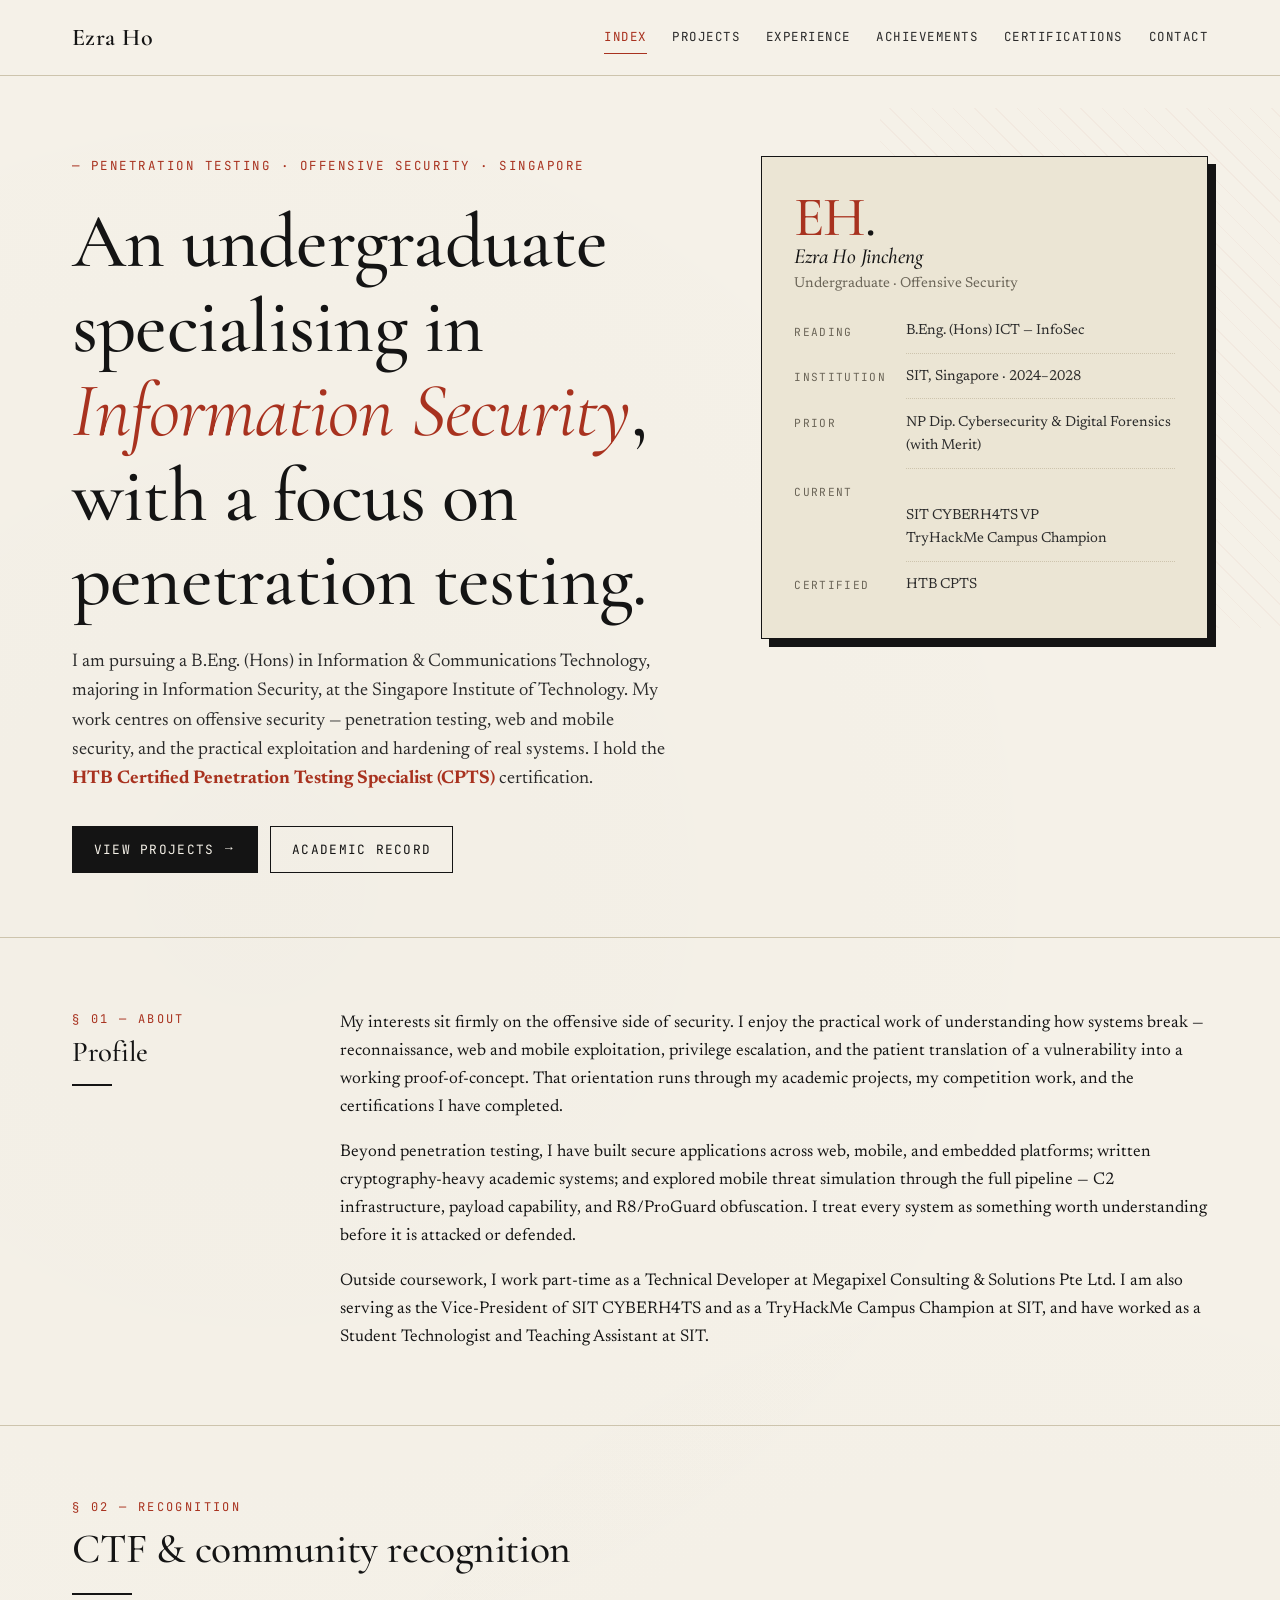
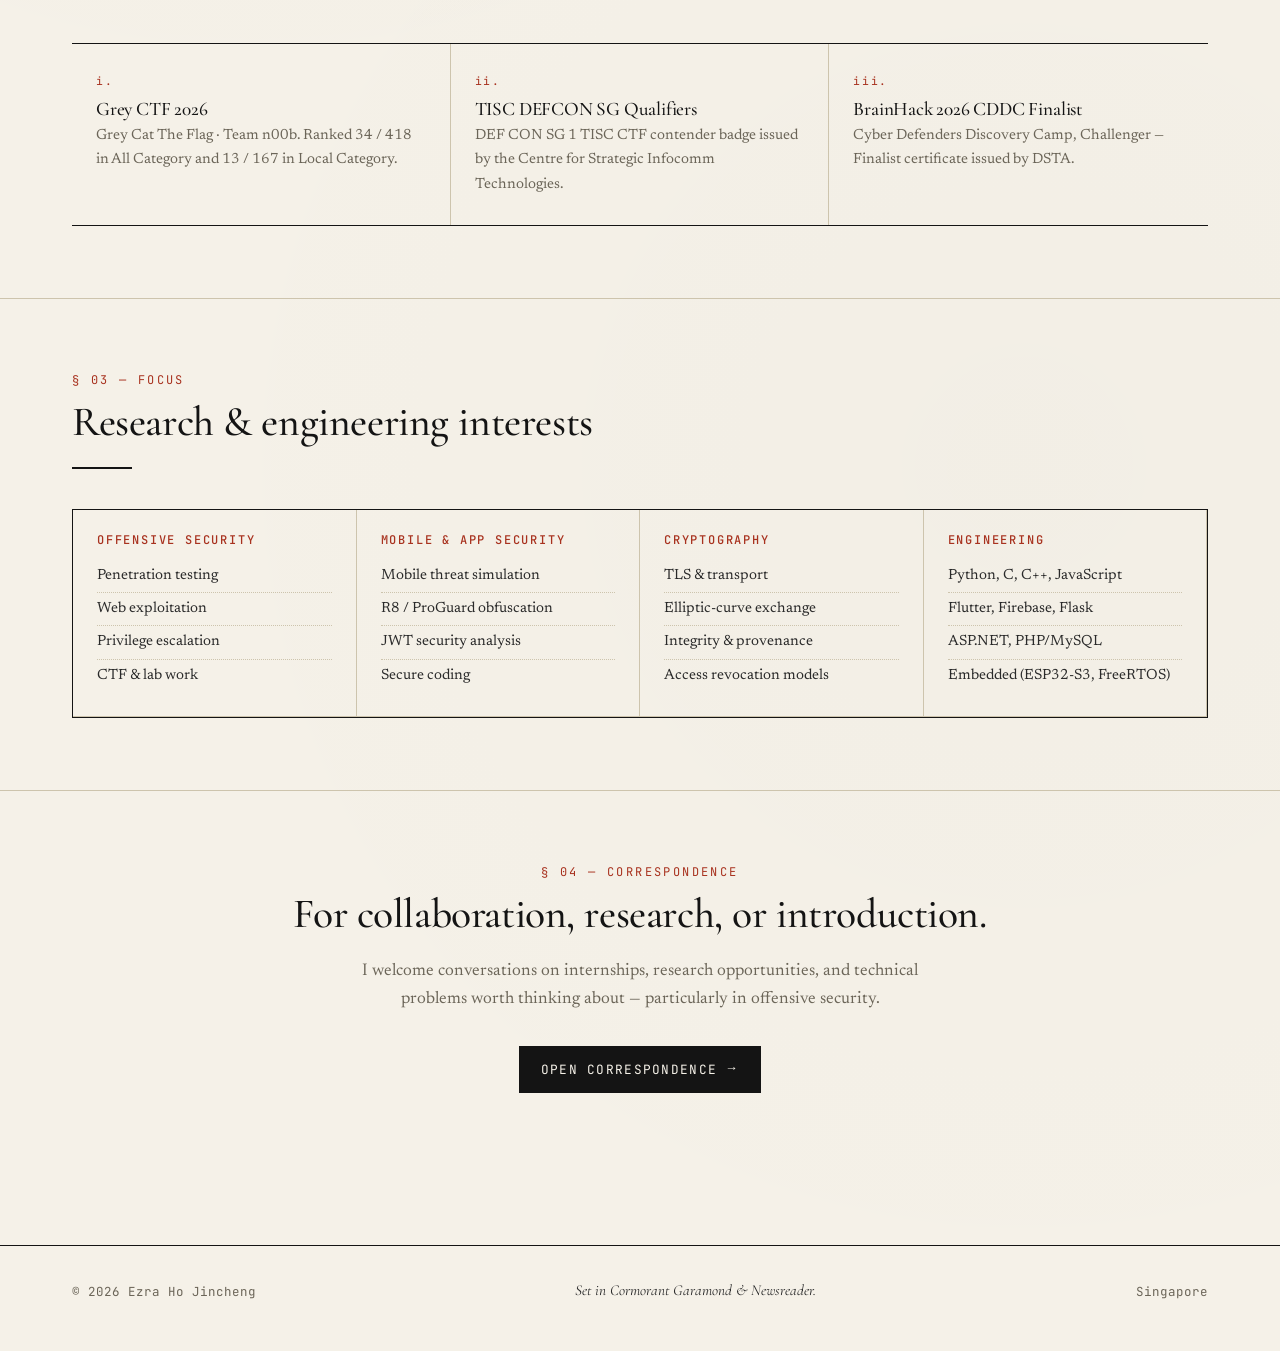
==== commit d9601179: "Update index.html" ====
--- a/index.html
+++ b/index.html
@@ -54,7 +54,7 @@
             <dt>Reading</dt><dd>B.Eng. (Hons) ICT — InfoSec</dd>
             <dt>Institution</dt><dd>SIT, Singapore · 2024–2028</dd>
             <dt>Prior</dt><dd>NP Dip. Cybersecurity &amp; Digital Forensics (with Merit)</dd>
-            <dt>Current</dt><dd>Technical Developer, Megapixel Consulting &amp; Solutions<br />SIT CYBERH4TS VP<br />TryHackMe Campus Champion</dd>
+            <dt>Current</dt><dd><br />SIT CYBERH4TS VP<br />TryHackMe Campus Champion</dd>
             <dt>Certified</dt><dd>HTB CPTS</dd>
           </dl>
         </aside>
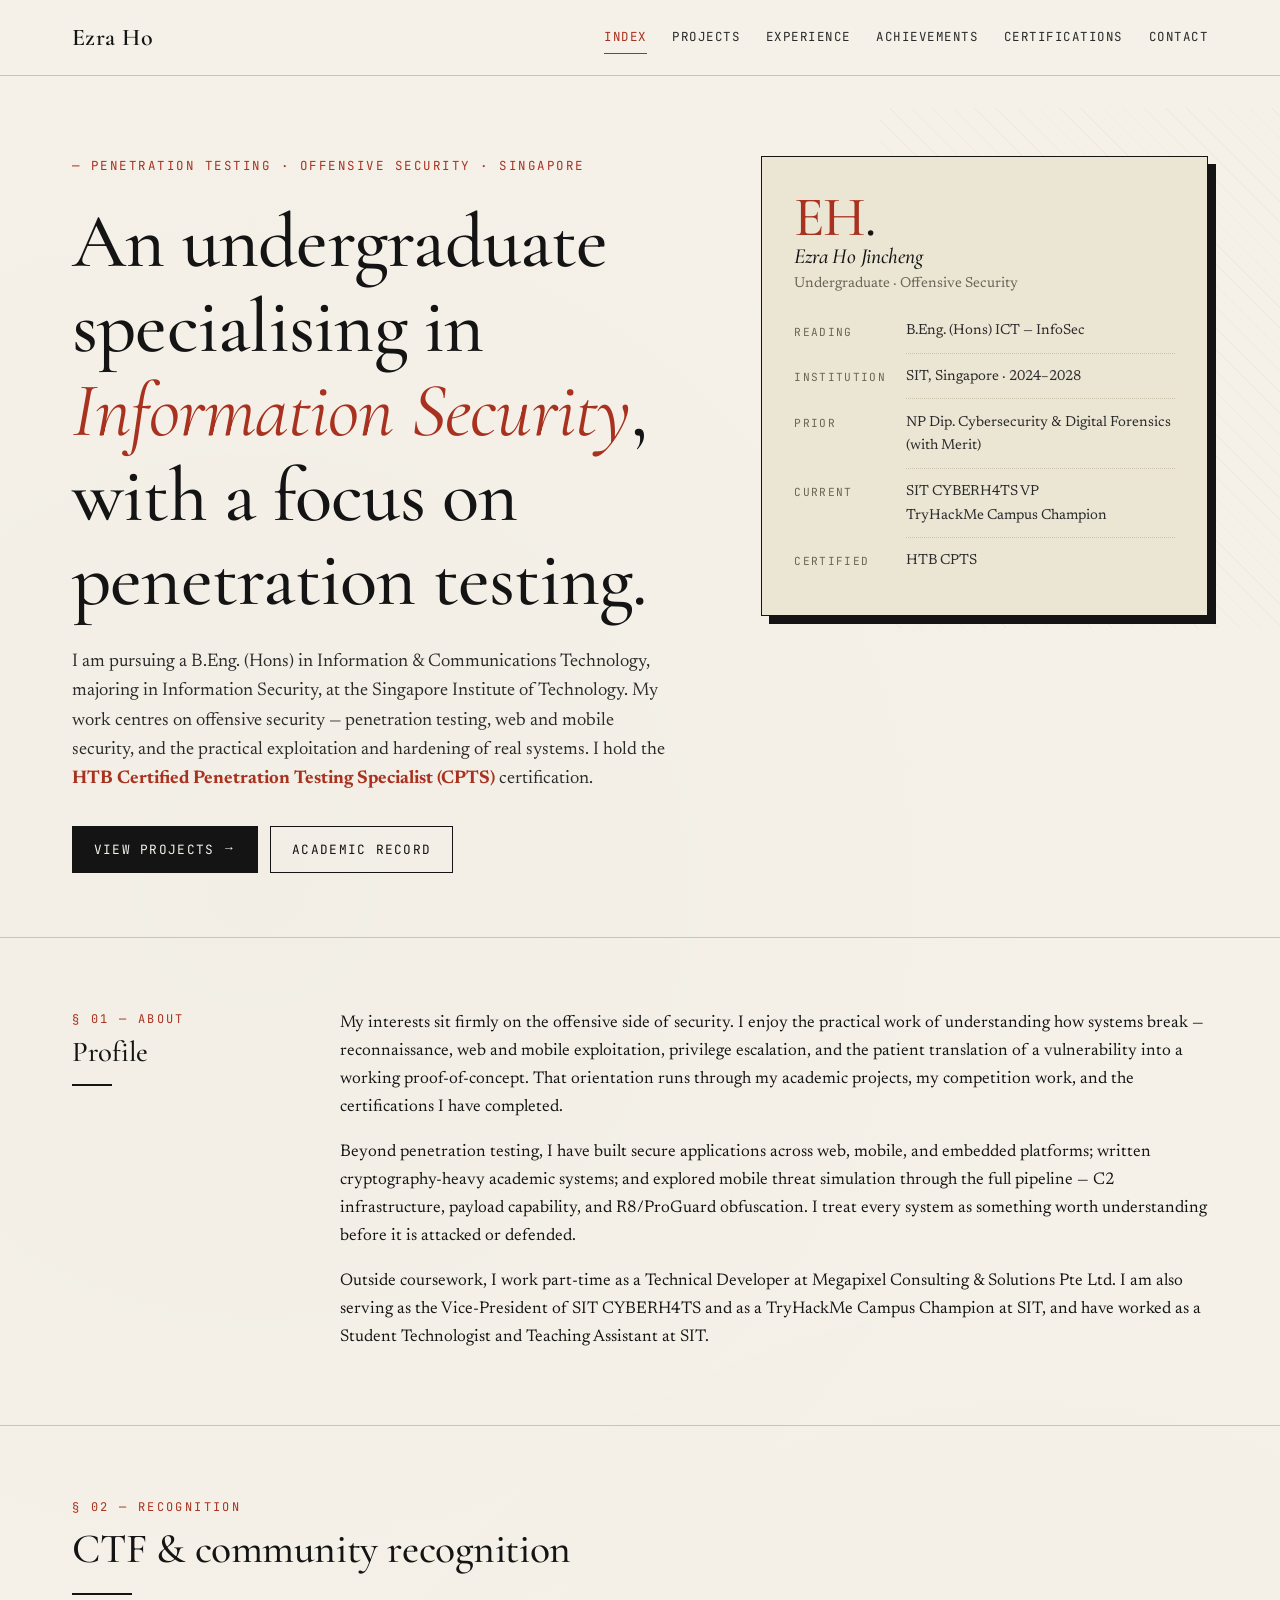
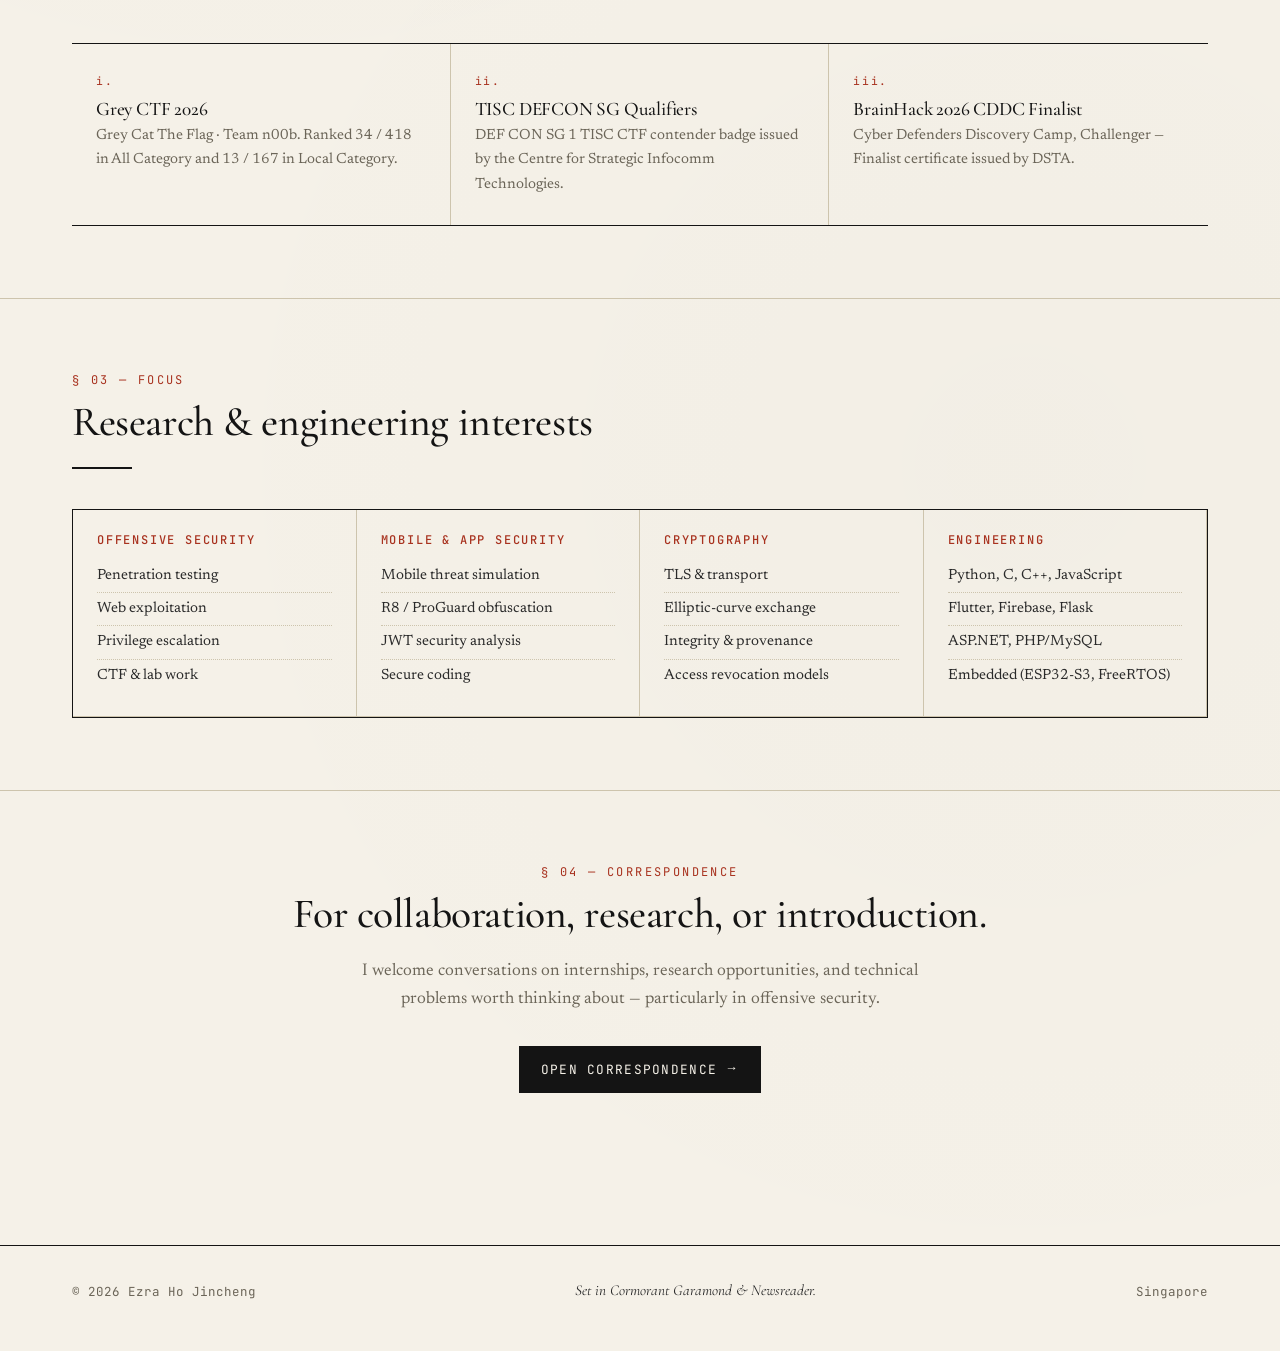
==== commit dbeb3019: "Update index.html" ====
--- a/index.html
+++ b/index.html
@@ -54,7 +54,7 @@
             <dt>Reading</dt><dd>B.Eng. (Hons) ICT — InfoSec</dd>
             <dt>Institution</dt><dd>SIT, Singapore · 2024–2028</dd>
             <dt>Prior</dt><dd>NP Dip. Cybersecurity &amp; Digital Forensics (with Merit)</dd>
-            <dt>Current</dt><dd><br />SIT CYBERH4TS VP<br />TryHackMe Campus Champion</dd>
+            <dt>Current</dt><dd>SIT CYBERH4TS VP<br />TryHackMe Campus Champion</dd>
             <dt>Certified</dt><dd>HTB CPTS</dd>
           </dl>
         </aside>
